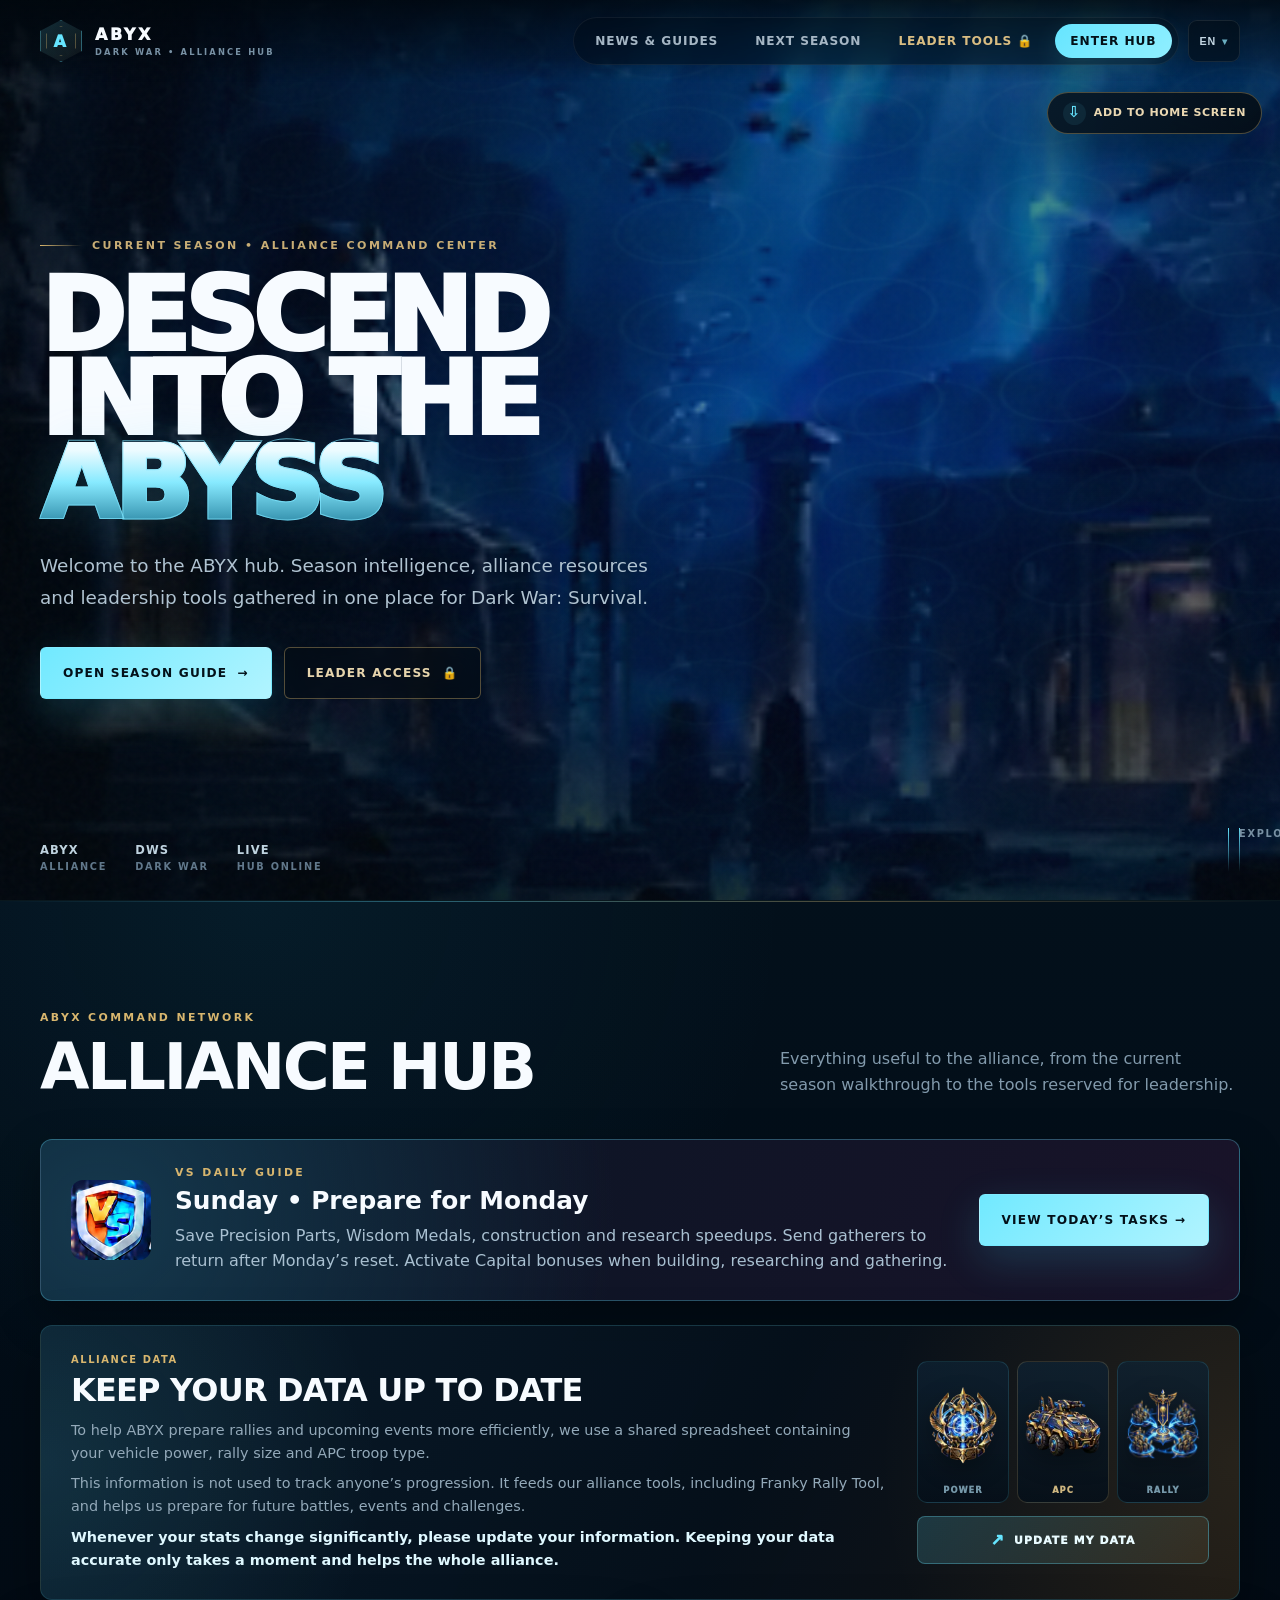
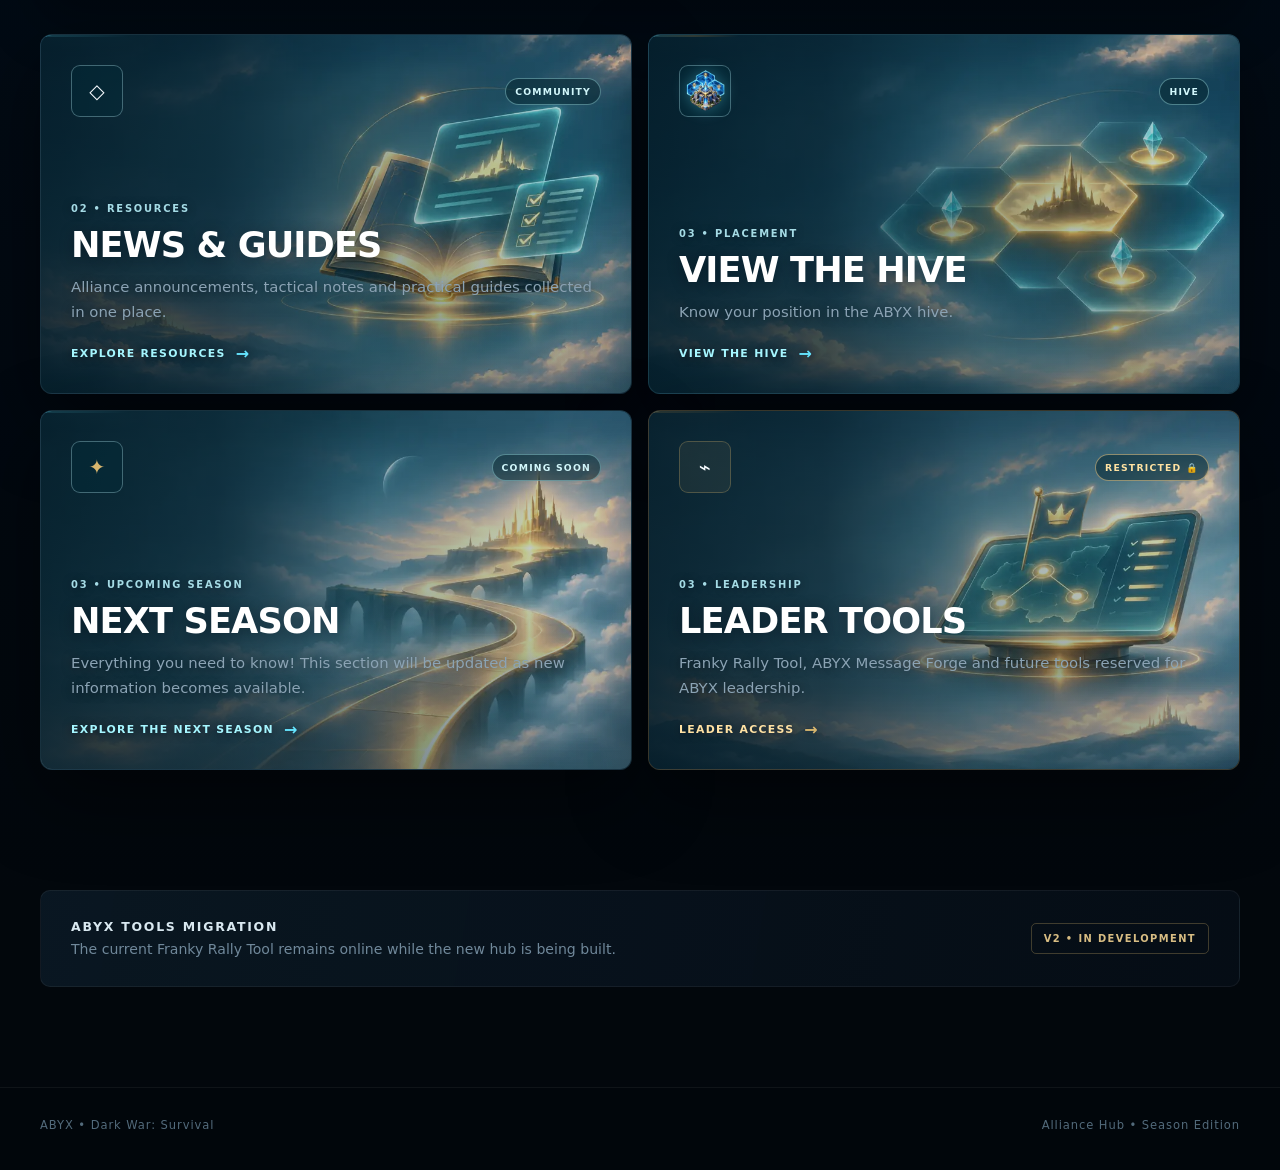
==== index.html @ f50a94f8 "ABYX HUB: integrate brighter simplified artwork into all four cards" ====
<!doctype html>
<html lang="en">
<head>
  <meta charset="utf-8">
  <meta name="viewport" content="width=device-width,initial-scale=1,viewport-fit=cover">
<meta http-equiv="Cache-Control" content="no-cache, no-store, must-revalidate">
<meta http-equiv="Pragma" content="no-cache">
<meta http-equiv="Expires" content="0">
  <meta name="description" content="ABYX Dark War: Survival alliance hub — season guides, resources and leader tools.">
  <meta name="theme-color" content="#020811">
<meta name="color-scheme" content="dark">
<meta name="apple-mobile-web-app-capable" content="yes">
<meta name="apple-mobile-web-app-status-bar-style" content="black-translucent">
<meta name="apple-mobile-web-app-title" content="ABYX">
<link rel="apple-touch-icon" href="https://abyx-dwd.github.io/abyx-icon-180.png?v=6">
<link rel="apple-touch-icon-precomposed" href="https://abyx-dwd.github.io/abyx-icon-180.png?v=6">
<link rel="icon" type="image/png" sizes="192x192" href="https://abyx-dwd.github.io/abyx-icon-192.png?v=3">
<link rel="manifest" href="./manifest.webmanifest?v=4">
<title>ABYX • Dark War: Survival</title>
  <style>
    :root{
      --bg:#020811;
      --panel:rgba(6,17,29,.72);
      --line:rgba(123,224,255,.17);
      --line-gold:rgba(220,184,104,.24);
      --text:#f7fbff;
      --cyan:#66e5ff;
      --gold:#d8b66e;
      --shadow:0 28px 80px rgba(0,0,0,.48);
      --max:1200px;
    }
    *{box-sizing:border-box}
    html{scroll-behavior:smooth}
    body{
      margin:0;min-height:100vh;color:var(--text);overflow-x:hidden;
      background:radial-gradient(circle at 50% -12%,rgba(32,143,193,.12),transparent 34%),linear-gradient(180deg,#020912 0%,#02070d 100%);
      font-family:Inter,ui-sans-serif,system-ui,-apple-system,BlinkMacSystemFont,"Segoe UI",sans-serif;
    }
    a{color:inherit;text-decoration:none}
    .shell{width:min(var(--max),calc(100% - 36px));margin:auto}

    .topbar{position:fixed;inset:0 0 auto;z-index:50}
    .topbar:before{content:"";position:absolute;inset:0;background:linear-gradient(180deg,rgba(1,7,13,.84),rgba(1,7,13,.32) 70%,transparent);pointer-events:none}
    .nav{min-height:82px;display:flex;align-items:center;justify-content:space-between;gap:22px;position:relative;z-index:1}
    .brand{display:flex;align-items:center;gap:13px;font-weight:950;letter-spacing:.16em;text-transform:uppercase;white-space:nowrap}
    .brand-mark{
      position:relative;width:42px;height:42px;display:grid;place-items:center;
      border:1px solid rgba(102,229,255,.32);
      background:linear-gradient(145deg,rgba(102,229,255,.16),rgba(216,182,110,.06));
      clip-path:polygon(50% 0,100% 26%,100% 74%,50% 100%,0 74%,0 26%);
      box-shadow:0 0 28px rgba(45,193,231,.18);color:var(--cyan)
    }
    .brand-mark:after{content:"";position:absolute;inset:5px;border:1px solid rgba(216,182,110,.35);clip-path:inherit}
    .brand small{display:block;color:#7891a4;font-size:.52rem;letter-spacing:.26em;margin-top:3px;font-weight:700}
    .nav-links{
      display:flex;align-items:center;gap:7px;padding:6px;
      border:1px solid rgba(255,255,255,.06);border-radius:999px;
      background:rgba(2,10,17,.38);backdrop-filter:blur(14px)
    }
    .nav-links a{padding:10px 15px;border-radius:999px;color:#a5b6c4;font-size:.76rem;font-weight:850;letter-spacing:.075em;text-transform:uppercase;transition:.2s ease}
    .nav-links a:hover{color:#fff;background:rgba(102,229,255,.08)}
    .leader-nav{color:#d9bd82!important}
    .nav-cta{padding:11px 16px;border-radius:8px;color:#031018!important;background:linear-gradient(135deg,var(--cyan),#90efff);box-shadow:0 8px 28px rgba(102,229,255,.14)}
    .nav-actions{display:flex;align-items:center;gap:9px}
    .lang-picker{position:relative}
    .lang-current{
      min-width:52px;height:42px;padding:0 11px;display:flex;align-items:center;justify-content:center;gap:6px;
      border:1px solid rgba(255,255,255,.09);border-radius:9px;background:rgba(2,10,17,.5);
      color:#c4d7e3;backdrop-filter:blur(14px);cursor:pointer;font-size:.67rem;font-weight:900;letter-spacing:.08em;
      transition:.2s ease
    }
    .lang-current:hover,.lang-picker.open .lang-current{border-color:rgba(102,229,255,.32);color:#fff;background:rgba(102,229,255,.07)}
    .lang-current:after{content:"▾";font-size:.62rem;color:#6aaec1;transition:.2s ease}
    .lang-picker.open .lang-current:after{transform:rotate(180deg)}
    .lang-menu{
      position:absolute;top:calc(100% + 9px);right:0;min-width:190px;padding:7px;
      border:1px solid rgba(102,229,255,.14);border-radius:11px;
      background:rgba(3,12,21,.96);backdrop-filter:blur(18px);box-shadow:0 24px 60px rgba(0,0,0,.5);
      opacity:0;visibility:hidden;transform:translateY(-6px);transition:.18s ease
    }
    .lang-picker.open .lang-menu{opacity:1;visibility:visible;transform:translateY(0)}
    .lang-option{
      width:100%;height:37px;padding:0 11px;display:flex;align-items:center;justify-content:space-between;
      border:0;border-radius:7px;background:transparent;color:#93a9b8;cursor:pointer;text-align:left;
      font-size:.72rem;font-weight:800;letter-spacing:.035em
    }
    .lang-option:hover{color:#fff;background:rgba(102,229,255,.07)}
    .lang-option.active{color:#07131c;background:linear-gradient(135deg,#70e9ff,#aef3ff)}
    .lang-code{font-size:.6rem;letter-spacing:.1em;opacity:.7}


    .hero{
      position:relative;min-height:100svh;display:grid;align-items:center;
      isolation:isolate;overflow:hidden;background:#020812
    }
    .hero-scene{position:absolute;inset:-5%;z-index:-8;overflow:hidden;background:#03101c}
    .hero-image{
      position:absolute;inset:-3%;
      background-image:url("./assets/abyx-hero-egypt.webp");
      background-size:cover;background-position:center 48%;
      filter:saturate(1.13) contrast(1.06) brightness(.82);
      transform:scale(1.12);animation:sceneDrift 24s ease-in-out infinite alternate;
      will-change:transform
    }
    .hero-vignette{
      position:absolute;inset:0;z-index:2;
      background:
        linear-gradient(90deg,rgba(1,7,12,.9) 0%,rgba(1,7,12,.52) 33%,rgba(1,7,12,.12) 62%,rgba(1,7,12,.35) 100%),
        linear-gradient(180deg,rgba(1,7,12,.32) 0%,rgba(1,7,12,.05) 45%,rgba(1,7,12,.76) 95%)
    }
    .water-glow{
      position:absolute;inset:-15% -8% 20%;z-index:1;opacity:.48;
      background:conic-gradient(from 252deg at 54% -8%,transparent 0 12deg,rgba(97,224,255,.2) 18deg,transparent 27deg 45deg,rgba(97,224,255,.11) 51deg,transparent 61deg 360deg);
      filter:blur(12px);transform-origin:50% -10%;
      animation:raySway 17s ease-in-out infinite alternate
    }
    .caustics{
      position:absolute;inset:-25%;z-index:1;opacity:.11;mix-blend-mode:screen;
      background:
        radial-gradient(ellipse at center,transparent 0 45%,rgba(126,237,255,.48) 48%,transparent 52%) 0 0/170px 84px,
        radial-gradient(ellipse at center,transparent 0 44%,rgba(126,237,255,.26) 47%,transparent 52%) 80px 38px/190px 92px;
      transform:rotate(-4deg) scale(1.1);animation:causticMove 20s linear infinite
    }
    .hero-noise{
      position:absolute;inset:0;z-index:4;pointer-events:none;opacity:.07;
      background-image:url("data:image/svg+xml,%3Csvg viewBox='0 0 180 180' xmlns='http://www.w3.org/2000/svg'%3E%3Cfilter id='n'%3E%3CfeTurbulence type='fractalNoise' baseFrequency='.85' numOctaves='2' stitchTiles='stitch'/%3E%3C/filter%3E%3Crect width='100%25' height='100%25' filter='url(%23n)' opacity='.45'/%3E%3C/svg%3E")
    }
    .particles{position:absolute;inset:0;z-index:3;overflow:hidden;pointer-events:none}
    .particle{
      position:absolute;bottom:-20px;width:3px;height:3px;border-radius:50%;
      background:rgba(160,238,255,.72);box-shadow:0 0 9px rgba(102,229,255,.55);
      animation:particleRise linear infinite;opacity:0
    }

    .hero-content{padding:140px 0 110px;position:relative;z-index:5}
    .hero-copy{max-width:760px}
    .season-tag{
      display:inline-flex;align-items:center;gap:10px;margin-bottom:22px;
      color:#c8ad75;font-size:.69rem;font-weight:900;letter-spacing:.22em;text-transform:uppercase
    }
    .season-tag:before{content:"";width:42px;height:1px;background:linear-gradient(90deg,var(--gold),transparent)}
    .hero h1{
      margin:0;max-width:800px;font-size:clamp(3.65rem,8vw,7.6rem);
      line-height:.82;letter-spacing:-.055em;text-transform:uppercase;font-weight:950;text-wrap:balance
    }
    .hero h1 .abyss{
      display:block;color:transparent;-webkit-text-stroke:1px rgba(126,229,255,.7);
      background:linear-gradient(180deg,#ecfbff 10%,#87eaff 48%,#237e9c 105%);
      -webkit-background-clip:text;background-clip:text;
      filter:drop-shadow(0 0 24px rgba(69,207,241,.16))
    }
    .hero-sub{max-width:620px;margin:24px 0 0;color:#b0c3d1;font-size:clamp(1rem,2vw,1.15rem);line-height:1.75;text-shadow:0 2px 15px rgba(0,0,0,.6)}
    .hero-actions{display:flex;flex-wrap:wrap;gap:12px;margin-top:32px}
    .btn{
      min-height:52px;padding:0 22px;display:inline-flex;align-items:center;justify-content:center;gap:10px;
      border:1px solid transparent;border-radius:6px;font-size:.76rem;font-weight:900;letter-spacing:.095em;text-transform:uppercase;transition:.23s ease
    }
    .btn-primary{color:#031019;background:linear-gradient(135deg,#71e9ff,#b1f4ff);box-shadow:0 14px 42px rgba(63,208,242,.18)}
    .btn-primary:hover{transform:translateY(-2px);box-shadow:0 18px 50px rgba(63,208,242,.28)}
    .btn-secondary{color:#e6d4ac;border-color:rgba(216,182,110,.38);background:rgba(4,12,20,.52);backdrop-filter:blur(12px)}
    .btn-secondary:hover{border-color:rgba(216,182,110,.72);background:rgba(216,182,110,.08);transform:translateY(-2px)}

    .hero-meta{
      position:absolute;left:50%;bottom:28px;z-index:6;width:min(var(--max),calc(100% - 36px));
      transform:translateX(-50%);display:flex;align-items:end;justify-content:space-between;gap:22px
    }
    .meta-line{display:flex;gap:28px;color:#61788b;font-size:.61rem;font-weight:850;letter-spacing:.18em;text-transform:uppercase}
    .meta-line strong{display:block;color:#bfd3df;font-size:.72rem;margin-bottom:4px;letter-spacing:.1em}
    .scroll-cue{display:flex;align-items:center;gap:10px;color:#7890a3;font-size:.61rem;letter-spacing:.18em;font-weight:850;text-transform:uppercase}
    .scroll-cue span{width:1px;height:44px;display:block;background:linear-gradient(180deg,var(--cyan),transparent);animation:scrollPulse 2s ease-in-out infinite}

    .hub{
      position:relative;z-index:10;padding:110px 0 120px;
      background:radial-gradient(circle at 20% 0%,rgba(30,142,178,.09),transparent 28%),linear-gradient(180deg,#03101b 0%,#020912 60%,#02070c 100%);
      border-top:1px solid rgba(102,229,255,.07)
    }
    .hub:before{content:"";position:absolute;top:0;left:0;right:0;height:1px;background:linear-gradient(90deg,transparent,var(--cyan),var(--gold),transparent);opacity:.35}
    .section-eyebrow{color:var(--gold);font-size:.68rem;font-weight:900;letter-spacing:.22em;text-transform:uppercase;margin-bottom:12px}
    .section-head{display:flex;align-items:end;justify-content:space-between;gap:28px;margin-bottom:40px}
    .section-head h2{margin:0;font-size:clamp(2.1rem,5vw,4.2rem);line-height:.98;letter-spacing:-.04em;text-transform:uppercase}
    .section-head p{max-width:460px;margin:0;color:#829aac;line-height:1.65}

    .data-update-panel{
      position:relative;display:grid;grid-template-columns:minmax(0,1fr) 292px;align-items:center;gap:30px;
      margin:0 0 34px;padding:28px 30px;overflow:hidden;
      border:1px solid rgba(102,229,255,.18);border-radius:12px;
      background:linear-gradient(115deg,rgba(9,29,44,.94),rgba(5,16,27,.96) 58%,rgba(25,22,18,.92));
      box-shadow:0 20px 55px rgba(0,0,0,.32)
    }
    .data-update-panel:before{
      content:"";position:absolute;inset:0;pointer-events:none;
      background:radial-gradient(circle at 0 50%,rgba(102,229,255,.11),transparent 28%),radial-gradient(circle at 100% 50%,rgba(216,182,110,.09),transparent 30%)
    }
    .data-update-copy{position:relative;z-index:1;min-width:0}
    .data-update-eyebrow{color:var(--gold);font-size:.62rem;font-weight:900;letter-spacing:.16em;text-transform:uppercase;margin-bottom:6px}
    .data-update-copy h3{margin:0 0 10px;font-size:clamp(1.35rem,2.6vw,2rem);letter-spacing:-.025em;text-transform:uppercase}
    .data-update-copy p{margin:0 0 8px;color:#93a9b9;line-height:1.58;font-size:.9rem}
    .data-update-copy p:last-child{margin-bottom:0}
    .data-update-copy strong{color:#dff8ff}
    .data-update-side{position:relative;z-index:1;display:grid;gap:13px;align-self:stretch;align-content:center}
    .data-update-visuals{display:grid;grid-template-columns:repeat(3,minmax(0,1fr));gap:8px}
    .data-update-visual{
      min-width:0;padding:8px 6px 7px;border:1px solid rgba(102,229,255,.14);border-radius:10px;
      background:linear-gradient(180deg,rgba(14,34,51,.78),rgba(5,15,25,.88));
      text-align:center;overflow:hidden
    }
    .data-update-visual:nth-child(2){border-color:rgba(216,182,110,.20)}
    .data-update-visual img,.data-update-visual svg{
      display:block;width:100%;max-width:82px;aspect-ratio:1/1;object-fit:contain;margin:0 auto 3px;
      filter:drop-shadow(0 7px 12px rgba(0,0,0,.36))
    }
    .data-update-visual span{
      display:block;color:#7799aa;font-size:.52rem;font-weight:950;letter-spacing:.12em;text-transform:uppercase
    }
    .data-update-visual:nth-child(2) span{color:#cdb57f}
    .data-update-action{
      position:relative;z-index:1;display:inline-flex;align-items:center;justify-content:center;gap:9px;width:100%;
      min-height:48px;padding:0 18px;border:1px solid rgba(102,229,255,.30);border-radius:8px;
      background:linear-gradient(135deg,rgba(102,229,255,.18),rgba(216,182,110,.10));
      color:#e9fbff;font-size:.68rem;font-weight:950;letter-spacing:.10em;text-transform:uppercase;white-space:nowrap;
      transition:.22s ease
    }
    .data-update-action:hover{transform:translateY(-2px);border-color:rgba(102,229,255,.58);box-shadow:0 12px 30px rgba(0,0,0,.30)}
    .data-update-action>span:first-child{color:var(--cyan);font-size:1rem}
    @media(max-width:900px){
      .data-update-panel{grid-template-columns:1fr;gap:20px;padding:24px}
      .data-update-side{width:100%}
      .data-update-visuals{max-width:390px}
      .data-update-visual img,.data-update-visual svg{max-width:76px}
    }
    @media(max-width:520px){
      .data-update-panel{padding:21px 18px}
      .data-update-visuals{max-width:none;gap:6px}
      .data-update-visual{padding:6px 4px}
      .data-update-visual img,.data-update-visual svg{max-width:68px}
      .data-update-action{white-space:normal;text-align:center}
    }

    .next-season-card{border-color:rgba(216,182,110,.25);background:linear-gradient(150deg,rgba(32,33,44,.85),rgba(6,16,29,.95))}
    .next-season-card .card-icon{color:var(--gold)}

    /* ABYX HUB V3 — airy fantasy artwork, optimized responsive card backgrounds. */
    .hub-card{isolation:isolate}
    .hub-card-art{
      position:absolute;inset:0;z-index:0;pointer-events:none;
      background-position:center 46%;background-repeat:no-repeat;background-size:cover;
      opacity:.96;
      transform:scale(1.012);
      transform-origin:76% 50%;
      transition:transform .6s cubic-bezier(.2,.7,.2,1), filter .4s ease;
      filter:saturate(.88) contrast(1.03);
    }
    .hub-card:hover .hub-card-art{transform:scale(1.065);filter:saturate(.99) contrast(1.04)}
    .card-news .hub-card-art{background-image:url("./assets/hub/news-guides-v3.webp")}
    .card-hive .hub-card-art{background-image:url("./assets/hub/view-the-hive-v3.webp")}
    .card-next .hub-card-art{background-image:url("./assets/hub/next-season-v3.webp")}
    .card-leader .hub-card-art{background-image:url("./assets/hub/leader-tools-v3.webp")}
    .hub-card .card-top,.hub-card .card-body{z-index:2}
    .hub-card .card-index{color:#a5dbe5;text-shadow:0 1px 10px rgba(1,14,24,.45)}
    .hub-card h3{color:#fff;text-shadow:0 2px 14px rgba(0,11,22,.42)}
    .hub-card p{color:#e7f3f5;text-shadow:0 1px 10px rgba(0,9,18,.5);max-width:515px}
    .hub-card .card-link{color:#a6f6ff;text-shadow:0 1px 9px rgba(0,9,18,.65)}
    .hub-card.gold .card-link{color:#ffe1a3}
    .hub-card .status{background:rgba(5,36,46,.53);color:#d3f8fc;border-color:rgba(165,234,238,.42)}
    .hub-card.gold .status{color:#ffe2a2;border-color:rgba(255,218,143,.5)}
    .hub-card .card-icon{background:rgba(4,43,55,.46);border-color:rgba(177,230,237,.35)}
    @media(max-width:700px){
      .hub-card-art{background-position:60% center;opacity:.91}
    }
    @media(prefers-reduced-motion:reduce){
      .hub-card-art{transition:none}
      .hub-card:hover .hub-card-art{transform:none}
    }
    .hub-grid{display:grid;grid-template-columns:repeat(2,minmax(0,1fr));gap:16px}
    .hub-card{
      position:relative;min-height:360px;display:flex;flex-direction:column;overflow:hidden;padding:30px;
      border:1px solid var(--line);border-radius:12px;
      background:linear-gradient(180deg,rgba(12,28,43,.78),rgba(4,14,24,.92));
      box-shadow:var(--shadow);transition:.3s cubic-bezier(.2,.7,.2,1)
    }
    .hub-card:before{
      content:"";position:absolute;inset:0;z-index:1;pointer-events:none;
      background:linear-gradient(90deg,rgba(2,24,35,.82) 0%,rgba(3,27,39,.70) 30%,rgba(8,43,55,.36) 57%,rgba(2,26,37,.12) 100%),
                 linear-gradient(0deg,rgba(1,17,27,.24) 0%,transparent 50%);
      opacity:1;transition:background .3s ease
    }
    .hub-card:after{
      content:"";position:absolute;left:0;top:0;width:90px;height:2px;
      background:linear-gradient(90deg,var(--cyan),transparent);box-shadow:0 0 16px rgba(102,229,255,.5)
    }
    .hub-card:hover{transform:translateY(-7px);border-color:rgba(102,229,255,.34);box-shadow:0 34px 90px rgba(0,0,0,.55),0 0 0 1px rgba(102,229,255,.04) inset}
    .hub-card:hover:before{opacity:.92}
    .hive-card{border-color:rgba(102,229,255,.22)}
    .hive-card::after{background:linear-gradient(90deg,#66e5ff,#d8b66e,transparent);box-shadow:0 0 18px rgba(102,229,255,.42)}
    .hive-card .card-icon{color:#d8b66e}
    .hub-card.gold{border-color:var(--line-gold)}
    .hub-card.gold:after{background:linear-gradient(90deg,var(--gold),transparent);box-shadow:0 0 16px rgba(216,182,110,.45)}
    .card-top{position:relative;z-index:1;display:flex;align-items:center;justify-content:space-between;gap:12px}
    .card-icon{width:52px;height:52px;display:grid;place-items:center;border:1px solid rgba(102,229,255,.2);background:rgba(102,229,255,.06);border-radius:9px;font-size:1.25rem}
    .gold .card-icon{border-color:rgba(216,182,110,.28);background:rgba(216,182,110,.07)}
    .status{padding:7px 9px;border:1px solid rgba(102,229,255,.16);border-radius:999px;color:#7fdff4;font-size:.58rem;font-weight:900;letter-spacing:.13em;text-transform:uppercase}
    .gold .status{color:#ddc692;border-color:rgba(216,182,110,.25)}
    .card-body{position:relative;z-index:1;margin-top:auto}
    .card-index{color:#3e6374;font-size:.62rem;font-weight:900;letter-spacing:.18em;text-transform:uppercase}
    .hub-card h3{margin:10px 0 10px;font-size:clamp(1.5rem,2.8vw,2.2rem);letter-spacing:-.025em;text-transform:uppercase}
    .hub-card p{margin:0;max-width:540px;color:#8ba3b4;line-height:1.65;font-size:.93rem}
    .card-link{display:flex;align-items:center;gap:10px;margin-top:20px;color:#d8f7ff;font-size:.68rem;font-weight:900;letter-spacing:.12em;text-transform:uppercase}
    .card-link:after{content:"→";font-size:1rem;color:var(--cyan);transition:.2s ease}
    .hub-card:hover .card-link:after{transform:translateX(5px)}
    .gold .card-link{color:#ead8b3}.gold .card-link:after{color:var(--gold)}

    .hive-modal{
      position:fixed;inset:0;z-index:6000;display:none;align-items:center;justify-content:center;
      padding:22px;background:rgba(0,5,10,.90);backdrop-filter:blur(12px)
    }
    .hive-modal.open{display:flex}
    .hive-modal-dialog{
      position:relative;width:min(96vw,1500px);height:min(92vh,980px);padding:14px;
      display:grid;grid-template-rows:auto minmax(0,1fr);
      border:1px solid rgba(102,229,255,.24);border-radius:14px;
      background:linear-gradient(180deg,rgba(6,19,31,.98),rgba(2,9,16,.99));
      box-shadow:0 35px 120px rgba(0,0,0,.72);overflow:hidden
    }
    .hive-modal-head{display:flex;align-items:center;justify-content:space-between;gap:15px;padding:3px 3px 12px}
    .hive-modal-title{color:#dceff8;font-size:.72rem;font-weight:950;letter-spacing:.15em;text-transform:uppercase}
    .hive-modal-actions{display:flex;align-items:center;gap:7px;margin-left:auto}
    .hive-modal-tool,.hive-modal-close{
      width:40px;height:40px;display:grid;place-items:center;border:1px solid rgba(255,255,255,.12);border-radius:9px;
      background:rgba(255,255,255,.045);color:#e9f8ff;font-size:1.15rem;font-weight:900;cursor:pointer
    }
    .hive-modal-tool:hover,.hive-modal-close:hover{border-color:rgba(102,229,255,.4);background:rgba(102,229,255,.08)}
    .hive-modal-viewport{
      position:relative;min-width:0;min-height:0;overflow:hidden;border:1px solid rgba(216,182,110,.18);
      border-radius:8px;background:#020b12;cursor:grab;touch-action:none
    }
    .hive-modal-viewport.dragging{cursor:grabbing}
    .hive-modal-image{
      position:absolute;left:0;top:0;display:block;max-width:none;max-height:none;width:auto;height:auto;
      transform-origin:0 0;will-change:transform;user-select:none;-webkit-user-drag:none;pointer-events:none
    }
    .hive-zoom-label{
      min-width:58px;text-align:center;color:#8fb0bf;font-size:.62rem;font-weight:900;letter-spacing:.06em
    }
    .hive-modal-hint{
      position:absolute;left:12px;bottom:10px;z-index:2;padding:6px 8px;border-radius:6px;
      background:rgba(0,7,12,.72);color:#698696;font-size:.58rem;letter-spacing:.06em;pointer-events:none
    }
    body.hive-modal-open{overflow:hidden}
    @media(max-width:640px){
      .hive-modal{padding:8px}
      .hive-modal-dialog{width:100%;height:96vh;padding:9px;border-radius:10px}
      .hive-modal-head{padding-bottom:8px}
      .hive-modal-tool,.hive-modal-close{width:36px;height:36px}
      .hive-zoom-label{display:none}
      .hive-modal-hint{font-size:.52rem}
    }

    .coming{padding:0 0 100px;background:#02070c}
    .coming-panel{
      display:grid;grid-template-columns:1fr auto;align-items:center;gap:28px;padding:28px 30px;
      border:1px solid rgba(255,255,255,.055);border-radius:10px;
      background:linear-gradient(100deg,rgba(14,31,45,.66),rgba(6,14,23,.82))
    }
    .coming-panel strong{display:block;margin-bottom:5px;font-size:.78rem;letter-spacing:.14em;text-transform:uppercase;color:#d9e8f0}
    .coming-panel span{color:#70889a;font-size:.88rem}
    .coming-badge{color:#d8bd83;border:1px solid rgba(216,182,110,.28);padding:9px 12px;border-radius:5px;font-size:.62rem;font-weight:900;letter-spacing:.14em;text-transform:uppercase}

    footer{border-top:1px solid rgba(255,255,255,.055);background:#01060b;color:#526a7b;padding:30px 0 38px;font-size:.72rem;letter-spacing:.08em}
    .foot{display:flex;justify-content:space-between;gap:20px;align-items:center}

    @keyframes sceneDrift{
      0%{transform:scale(1.12) translate3d(-.6%,0,0)}
      50%{transform:scale(1.16) translate3d(.7%,-.45%,0)}
      100%{transform:scale(1.13) translate3d(-.2%,.35%,0)}
    }
    @keyframes raySway{
      0%{transform:rotate(-3deg) scaleX(.96);opacity:.35}
      50%{transform:rotate(2deg) scaleX(1.04);opacity:.52}
      100%{transform:rotate(-1deg) scaleX(.98);opacity:.4}
    }
    @keyframes causticMove{from{background-position:0 0,80px 38px}to{background-position:250px 110px,330px 148px}}
    @keyframes particleRise{
      0%{transform:translate3d(0,0,0) scale(.75);opacity:0}
      15%{opacity:.55}
      80%{opacity:.35}
      100%{transform:translate3d(var(--drift),-112vh,0) scale(1.25);opacity:0}
    }
    @keyframes scrollPulse{
      0%,100%{opacity:.3;transform:scaleY(.72);transform-origin:top}
      50%{opacity:1;transform:scaleY(1);transform-origin:top}
    }

    @media(max-width:920px){
      .nav-links a:not(.nav-cta){display:none}
      .nav-links{border:0;background:transparent;padding:0}
      .hub-grid{grid-template-columns:1fr 1fr}
      .hub-card:first-child{grid-column:auto}
      .section-head{align-items:start;flex-direction:column}
    }
    @media(max-width:640px){
      .shell{width:min(100% - 26px,var(--max))}
      .nav{min-height:70px}
      .brand{font-size:.88rem}
      .brand-mark{width:37px;height:37px}
      .nav-cta{padding:10px 12px!important;font-size:.62rem!important}
      .nav-actions{gap:6px}
      .lang-current{min-width:46px;height:38px;padding:0 9px}
      .lang-menu{position:fixed;top:66px;right:13px;left:13px;min-width:0}

      .hero-content{padding:116px 0 116px}
      .hero h1{font-size:clamp(3.25rem,17vw,5.2rem)}
      .hero-sub{font-size:.98rem}
      .btn{width:100%}
      .hero-meta{bottom:18px}
      .meta-line{gap:15px}
      .meta-line > div:nth-child(2){display:none}
      .scroll-cue{display:none}
      .hub{padding:80px 0}
      .hub-grid{grid-template-columns:1fr}
      .hub-card:first-child{grid-column:auto}
      .hub-card{min-height:310px;padding:24px}
      .coming-panel{grid-template-columns:1fr}
      .coming-badge{width:max-content}
      .foot{align-items:flex-start;flex-direction:column}
    }
    @media(prefers-reduced-motion:reduce){
      html{scroll-behavior:auto}
      .hero-image,.water-glow,.caustics,.particle,.scroll-cue span{animation:none!important}
      .hub-card,.btn{transition:none}
    }
  </style>
  <link rel="stylesheet" href="/install.css?v=2">
  <script src="/install.js?v=2" defer></script>
<link rel="stylesheet" href="./alliance-duel/home-card.css">
<script src="./alliance-duel/locales.js" defer></script>
<script src="./alliance-duel/days.js" defer></script>
<script src="./alliance-duel/home-card.js" defer></script>
</head>
<body>
  <header class="topbar">
    <div class="shell nav">
      <a href="#top" class="brand" aria-label="ABYX home">
        <span class="brand-mark">A</span>
        <span>ABYX<small data-i18n="brandSub">Dark War • Alliance Hub</small></span>
      </a>
      <div class="nav-actions">
        <nav class="nav-links" aria-label="Main navigation">
          <a href="./news-guides/" data-i18n="navNews">News & Guides</a>
          <a href="./next-season/" data-i18n="navNextSeason">Next Season</a>
          <a class="leader-nav" href="./leader-tools/" data-i18n="navLeader">Leader Tools 🔒</a>
          <a class="nav-cta" href="#hub" data-i18n="navEnter">Enter Hub</a>
        </nav>
                <div class="lang-picker" id="langPicker">
          <button class="lang-current" id="langCurrent" type="button" aria-haspopup="true" aria-expanded="false">EN</button>
          <div class="lang-menu" id="langMenu" role="menu" aria-label="Language">
            <button class="lang-option" type="button" data-lang="en"><span>English</span><span class="lang-code">EN</span></button>
            <button class="lang-option" type="button" data-lang="fr"><span>Français</span><span class="lang-code">FR</span></button>
            <button class="lang-option" type="button" data-lang="it"><span>Italiano</span><span class="lang-code">IT</span></button>
            <button class="lang-option" type="button" data-lang="de"><span>Deutsch</span><span class="lang-code">DE</span></button>
            <button class="lang-option" type="button" data-lang="pl"><span>Polski</span><span class="lang-code">PL</span></button>
            <button class="lang-option" type="button" data-lang="ru"><span>Русский</span><span class="lang-code">RU</span></button>
            <button class="lang-option" type="button" data-lang="uk"><span>Українська</span><span class="lang-code">UA</span></button>
          </div>
        </div>
      </div>
    </div>
  </header>

  <main id="top">
    <section class="hero">
      <div class="hero-scene" aria-hidden="true">
        <div class="hero-image"></div>
        <div class="water-glow"></div>
        <div class="caustics"></div>
        <div class="particles" id="particles"></div>
        <div class="hero-vignette"></div>
        <div class="hero-noise"></div>
      </div>

      <div class="shell hero-content">
        <div class="hero-copy">
          <div class="season-tag" data-i18n="seasonTag">ABYX • Alliance Command Center</div>
          <h1><span data-i18n="heroLead">Descend into the</span> <span class="abyss" data-i18n="heroAbyss">Abyss</span></h1>
          <p class="hero-sub" data-i18n="heroSub">Welcome to the ABYX hub. Season intelligence, alliance resources and leadership tools gathered in one place for Dark War: Survival.</p>
          <div class="hero-actions">
            <a class="btn btn-primary" href="./news-guides/"><span data-i18n="openSeason">Explore News & Guides</span> <span>→</span></a>
            <a class="btn btn-secondary" href="./leader-tools/"><span data-i18n="leaderAccess">Leader Access</span> <span>🔒</span></a>
          </div>
        </div>
      </div>

      <div class="hero-meta">
        <div class="meta-line">
          <div><strong>ABYX</strong><span data-i18n="metaAlliance">Alliance</span></div>
          <div><strong>DWS</strong>Dark War</div>
          <div><strong>LIVE</strong><span data-i18n="metaOnline">Hub Online</span></div>
        </div>
        <div class="scroll-cue"><span></span><span data-i18n="explore">Explore</span></div>
      </div>
    </section>

    <section class="hub" id="hub">
      <div class="shell">
        <div class="section-head">
          <div>
            <div class="section-eyebrow" data-i18n="commandNetwork">ABYX Command Network</div>
            <h2 data-i18n="hubTitle">Alliance Hub</h2>
          </div>
          <p data-i18n="hubIntro">Alliance news, guides, hive placement, the next season and leadership tools.</p>
        </div>


        <a class="vs-daily" href="./alliance-duel/" aria-label="VS Daily Guide — view today’s tasks">
          <img src="./alliance-duel/assets/vs.webp" width="80" height="80" alt="VS" loading="lazy">
          <div><div class="section-eyebrow">VS DAILY GUIDE</div><h3 id="vs-today">Alliance Duel</h3><p id="vs-summary">Today’s tasks, tomorrow’s preparation. Win together.</p></div>
          <span class="btn btn-primary">View today’s tasks →</span>
        </a>

        <div class="data-update-panel" id="data-update">
          <div class="data-update-copy">
            <div class="data-update-eyebrow" data-i18n="dataUpdateEyebrow">Alliance data</div>
            <h3 data-i18n="dataUpdateTitle">Keep your data up to date</h3>
            <p data-i18n="dataUpdateP1">To help ABYX prepare rallies and upcoming events more efficiently, we use a shared spreadsheet containing your vehicle power, rally size and APC troop type.</p>
            <p data-i18n="dataUpdateP2">This information is not used to track anyone’s progression. It feeds our alliance tools, including Franky Rally Tool, and helps us prepare for future battles, events and challenges.</p>
            <p><strong data-i18n="dataUpdateP3">Whenever your stats change significantly, please update your information. Keeping your data accurate only takes a moment and helps the whole alliance.</strong></p>
          </div>
          <div class="data-update-side">
            <div class="data-update-visuals" aria-label="Vehicle power, APC and rally size">
              <div class="data-update-visual">
                <img src="./assets/data-power.webp?v=20260928-2" width="112" height="112" alt="" loading="lazy">
                <span data-i18n="dataUpdatePower">Power</span>
              </div>
              <div class="data-update-visual">
                <img src="./assets/data-apc.webp?v=20260928-2" width="112" height="112" alt="" loading="lazy">
                <span>APC</span>
              </div>
              <div class="data-update-visual">
                <img id="dataRallyImage" width="112" height="112" alt="Rally" loading="eager" decoding="async">
                <span data-i18n="dataUpdateRally">Rally</span>
              </div>
            </div>
            <a class="data-update-action" href="https://docs.google.com/spreadsheets/d/1_ci0bnYNIXa_weidXqOARD4MdHXkSFNvtVHsZ98Y5KU/edit?usp=sharing#gid=1705274318" target="_blank" rel="noopener">
              <span>↗</span><span data-i18n="dataUpdateButton">Update my data</span>
            </a>
          </div>
        </div>

        <div class="hub-grid">
          <a class="hub-card card-news" id="news-guides" href="./news-guides/">
            <div class="hub-card-art" aria-hidden="true"></div>
            <div class="card-top">
              <div class="card-icon">◇</div>
              <span class="status" data-i18n="statusCommunity">Community</span>
            </div>
            <div class="card-body">
              <div class="card-index" data-i18n="resourcesIndex">01 • Resources</div>
              <h3 data-i18n="newsGuides">News & Guides</h3>
              <p data-i18n="newsDesc">Alliance announcements, tactical notes and practical guides collected in one place.</p>
              <div class="card-link" data-i18n="exploreResources">Explore resources</div>
            </div>
          </a>

          <a class="hub-card hive-card card-hive" id="hive-card" href="#hive-preview" role="button" aria-haspopup="dialog">
            <div class="hub-card-art" aria-hidden="true"></div>
            <div class="card-top">
              <div class="card-icon hive-icon"><img src="[data-uri]" alt="" aria-hidden="true" style="width:46px;height:46px;object-fit:contain;display:block;filter:drop-shadow(0 0 8px rgba(102,229,255,.35))"></div>
              <span class="status" data-i18n="statusHive">Hive</span>
            </div>
            <div class="card-body">
              <div class="card-index" data-i18n="hiveIndex">02 • Placement</div>
              <h3 data-i18n="hiveTitle">View the Hive</h3>
              <p data-i18n="hiveDesc">Know your position in the ABYX hive.</p>
              <div class="card-link" data-i18n="hiveLink">Open the hive</div>
            </div>
          </a>

          <a class="hub-card next-season-card card-next" id="next-season" href="./next-season/">
            <div class="hub-card-art" aria-hidden="true"></div>
            <div class="card-top"><div class="card-icon">✦</div><span class="status" data-i18n="statusUpcoming">Coming Soon</span></div>
            <div class="card-body">
              <div class="card-index" data-i18n="nextIndex">03 • Upcoming season</div>
              <h3 data-i18n="nextSeason">NEXT SEASON</h3>
              <p data-i18n="nextDesc">Everything you need to know! This section will be updated as new information becomes available.</p>
              <div class="card-link" data-i18n="nextLink">Explore the next season</div>
            </div>
          </a>
          <a class="hub-card gold card-leader" id="leader-tools" href="./leader-tools/">
            <div class="hub-card-art" aria-hidden="true"></div>
            <div class="card-top">
              <div class="card-icon">⌁</div>
              <span class="status" data-i18n="statusRestricted">Restricted 🔒</span>
            </div>
            <div class="card-body">
              <div class="card-index" data-i18n="leadershipIndex">04 • Leadership</div>
              <h3 data-i18n="leaderTools">Leader Tools</h3>
              <p data-i18n="leaderDesc">Franky Rally Tool, ABYX Message Forge and future tools reserved for ABYX leadership.</p>
              <div class="card-link" data-i18n="leaderAccessCard">Leader access</div>
            </div>
          </a>
        </div>
      </div>
    </section>

    <section class="coming">
      <div class="shell">
        <div class="coming-panel">
          <div>
            <strong data-i18n="migrationTitle">ABYX tools migration</strong>
            <span data-i18n="migrationDesc">The current Franky Rally Tool remains online while the new hub is being built.</span>
          </div>
          <div class="coming-badge" data-i18n="devBadge">V2 • In development</div>
        </div>
      </div>
    </section>
  </main>


  <div class="hive-modal" id="hiveModal" aria-hidden="true">
    <div class="hive-modal-dialog" role="dialog" aria-modal="true" aria-labelledby="hiveModalTitle">
      <div class="hive-modal-head">
        <div class="hive-modal-title" id="hiveModalTitle" data-i18n="hiveModalTitle">ABYX Hive</div>
        <div class="hive-modal-actions">
          <button class="hive-modal-tool" id="hiveZoomOut" type="button" aria-label="Zoom out">−</button>
          <span class="hive-zoom-label" id="hiveZoomLabel">100%</span>
          <button class="hive-modal-tool" id="hiveZoomIn" type="button" aria-label="Zoom in">+</button>
          <button class="hive-modal-tool" id="hiveZoomReset" type="button" aria-label="Reset zoom">↺</button>
          <button class="hive-modal-close" id="hiveModalClose" type="button" aria-label="Close">×</button>
        </div>
      </div>
      <div class="hive-modal-viewport" id="hiveViewport">
        <img class="hive-modal-image" id="hiveImage" alt="ABYX Hive layout" decoding="async" draggable="false">
        <div class="hive-modal-hint">Pinch / scroll / + − to zoom • drag to move</div>
      </div>
    </div>
  </div>

  <footer>
    <div class="shell foot">
      <span>ABYX • Dark War: Survival</span>
      <span data-i18n="footerEdition">Alliance Hub • Season Edition</span>
    </div>
  </footer>


  <script>
    (function(){
      var translations={
        en:{statusHive:"Hive",hiveIndex:"03 • Placement",hiveTitle:"View the Hive",hiveDesc:"Know your position in the ABYX hive.",hiveLink:"Open the hive",leadershipIndex:"04 • Leadership",
          brandSub:"Dark War • Alliance Hub",navSeason:"Season Guide",navNews:"News & Guides",navLeader:"Leader Tools 🔒",navEnter:"Enter Hub",
          seasonTag:"Current Season • Alliance Command Center",heroLead:"Descend into the",heroAbyss:"Abyss",
          heroSub:"Welcome to the ABYX hub. Season intelligence, alliance resources and leadership tools gathered in one place for Dark War: Survival.",
          openSeason:"Open Season Guide",leaderAccess:"Leader Access",metaAlliance:"Alliance",metaOnline:"Hub Online",explore:"Explore",
          commandNetwork:"ABYX Command Network",hubTitle:"Alliance Hub",hubIntro:"Everything useful to the alliance, from the current season walkthrough to the tools reserved for leadership.",
          statusSeason:"Season",fieldIntel:"01 • Field Intelligence",seasonGuide:"Season Guide",seasonDesc:"Interactive objectives, priorities, event guidance and key information for every ABYX member.",openGuide:"Open the guide",
          statusCommunity:"Community",resourcesIndex:"02 • Resources",newsGuides:"News & Guides",newsDesc:"Alliance announcements, tactical notes and practical guides collected in one place.",exploreResources:"Explore resources",
          statusRestricted:"Restricted 🔒",leadershipIndex:"03 • Leadership",leaderTools:"Leader Tools",leaderDesc:"Franky Rally Tool, ABYX Message Forge and future tools reserved for ABYX leadership.",leaderAccessCard:"Leader access",
          migrationTitle:"ABYX tools migration",migrationDesc:"The current Franky Rally Tool remains online while the new hub is being built.",devBadge:"V2 • In development",footerEdition:"Alliance Hub • Season Edition"
        },
        fr:{statusHive:"Ruche",hiveIndex:"03 • Placement",hiveTitle:"Voir la ruche",hiveDesc:"Connaître son placement dans la ruche ABYX.",hiveLink:"Consulter la ruche",leadershipIndex:"04 • Commandement",
          brandSub:"Dark War • Hub d’alliance",navSeason:"Guide de saison",navNews:"Infos & Guides",navLeader:"Outils Leaders 🔒",navEnter:"Entrer",
          seasonTag:"Saison actuelle • Centre de commandement de l’alliance",heroLead:"Plongez dans les",heroAbyss:"Abysses",
          heroSub:"Bienvenue sur le hub ABYX. Renseignements de saison, ressources de l’alliance et outils de commandement réunis au même endroit pour Dark War: Survival.",
          openSeason:"Ouvrir le guide de saison",leaderAccess:"Accès Leaders",metaAlliance:"Alliance",metaOnline:"Hub en ligne",explore:"Explorer",
          commandNetwork:"Réseau de commandement ABYX",hubTitle:"Hub de l’alliance",hubIntro:"Tout ce qui est utile à l’alliance, du guide de la saison en cours aux outils réservés au commandement.",
          statusSeason:"Saison",fieldIntel:"01 • Renseignements terrain",seasonGuide:"Guide de saison",seasonDesc:"Objectifs interactifs, priorités, conseils d’événements et informations clés pour tous les membres ABYX.",openGuide:"Ouvrir le guide",
          statusCommunity:"Communauté",resourcesIndex:"02 • Ressources",newsGuides:"Infos & Guides",newsDesc:"Annonces de l’alliance, notes tactiques et guides pratiques réunis au même endroit.",exploreResources:"Explorer les ressources",
          statusRestricted:"Restreint 🔒",leadershipIndex:"03 • Commandement",leaderTools:"Outils Leaders",leaderDesc:"Franky Rally Tool, outil de rédaction de messages d’alliance et futurs outils réservés aux leaders ABYX.",leaderAccessCard:"Accès Leaders",
          migrationTitle:"Migration des outils ABYX",migrationDesc:"Le Franky Rally Tool actuel reste en ligne pendant la construction du nouveau hub.",devBadge:"V2 • En développement",footerEdition:"Hub d’alliance • Édition Saison"
        },
        it:{statusHive:"Alveare",hiveIndex:"03 • Posizione",hiveTitle:"Vedi l’alveare",hiveDesc:"Scopri la tua posizione nell’alveare ABYX.",hiveLink:"Apri l’alveare",leadershipIndex:"04 • Leadership",
          brandSub:"Dark War • Hub dell’alleanza",navSeason:"Guida stagione",navNews:"Notizie & Guide",navLeader:"Strumenti Leader 🔒",navEnter:"Entra",
          seasonTag:"Stagione attuale • Centro di comando dell’alleanza",heroLead:"Scendi negli",heroAbyss:"Abissi",
          heroSub:"Benvenuto nell’hub ABYX. Informazioni sulla stagione, risorse dell’alleanza e strumenti di comando riuniti in un unico posto per Dark War: Survival.",
          openSeason:"Apri la guida stagione",leaderAccess:"Accesso Leader",metaAlliance:"Alleanza",metaOnline:"Hub online",explore:"Esplora",
          commandNetwork:"Rete di comando ABYX",hubTitle:"Hub dell’alleanza",hubIntro:"Tutto ciò che serve all’alleanza, dalla guida della stagione attuale agli strumenti riservati alla leadership.",
          statusSeason:"Stagione",fieldIntel:"01 • Informazioni sul campo",seasonGuide:"Guida stagione",seasonDesc:"Obiettivi interattivi, priorità, consigli sugli eventi e informazioni chiave per tutti i membri ABYX.",openGuide:"Apri la guida",
          statusCommunity:"Comunità",resourcesIndex:"02 • Risorse",newsGuides:"Notizie & Guide",newsDesc:"Annunci dell’alleanza, note tattiche e guide pratiche raccolti in un unico posto.",exploreResources:"Esplora le risorse",
          statusRestricted:"Riservato 🔒",leadershipIndex:"03 • Leadership",leaderTools:"Strumenti Leader",leaderDesc:"Franky Rally Tool, ABYX Message Forge e futuri strumenti riservati alla leadership ABYX.",leaderAccessCard:"Accesso Leader",
          migrationTitle:"Migrazione strumenti ABYX",migrationDesc:"L’attuale Franky Rally Tool resta online mentre costruiamo il nuovo hub.",devBadge:"V2 • In sviluppo",footerEdition:"Hub dell’alleanza • Edizione Stagione"
        },
        de:{statusHive:"Hive",hiveIndex:"03 • Platzierung",hiveTitle:"Hive ansehen",hiveDesc:"Finde deinen Platz im ABYX-Hive.",hiveLink:"Hive öffnen",leadershipIndex:"04 • Führung",
          brandSub:"Dark War • Allianz-Hub",navSeason:"Saison-Guide",navNews:"News & Guides",navLeader:"Leader-Tools 🔒",navEnter:"Hub öffnen",
          seasonTag:"Aktuelle Saison • Allianz-Kommandozentrale",heroLead:"Hinab in den",heroAbyss:"Abgrund",
          heroSub:"Willkommen im ABYX-Hub. Saisoninformationen, Allianz-Ressourcen und Führungstools an einem Ort für Dark War: Survival.",
          openSeason:"Saison-Guide öffnen",leaderAccess:"Leader-Zugang",metaAlliance:"Allianz",metaOnline:"Hub online",explore:"Entdecken",
          commandNetwork:"ABYX-Kommandonetzwerk",hubTitle:"Allianz-Hub",hubIntro:"Alles Wichtige für die Allianz – vom aktuellen Saison-Guide bis zu den Tools für die Führung.",
          statusSeason:"Saison",fieldIntel:"01 • Feldaufklärung",seasonGuide:"Saison-Guide",seasonDesc:"Interaktive Ziele, Prioritäten, Event-Hinweise und wichtige Informationen für alle ABYX-Mitglieder.",openGuide:"Guide öffnen",
          statusCommunity:"Community",resourcesIndex:"02 • Ressourcen",newsGuides:"News & Guides",newsDesc:"Allianz-Ankündigungen, taktische Hinweise und praktische Guides an einem Ort.",exploreResources:"Ressourcen öffnen",
          statusRestricted:"Geschützt 🔒",leadershipIndex:"03 • Führung",leaderTools:"Leader-Tools",leaderDesc:"Franky Rally Tool, ABYX Message Forge und zukünftige Tools exklusiv für die ABYX-Führung.",leaderAccessCard:"Leader-Zugang",
          migrationTitle:"Migration der ABYX-Tools",migrationDesc:"Das aktuelle Franky Rally Tool bleibt online, während der neue Hub aufgebaut wird.",devBadge:"V2 • In Entwicklung",footerEdition:"Allianz-Hub • Saison-Edition"
        },
        pl:{statusHive:"Ul",hiveIndex:"03 • Pozycja",hiveTitle:"Zobacz ul",hiveDesc:"Sprawdź swoje miejsce w ulu ABYX.",hiveLink:"Otwórz ul",leadershipIndex:"04 • Dowodzenie",
          brandSub:"Dark War • Centrum sojuszu",navSeason:"Przewodnik sezonu",navNews:"Aktualności i poradniki",navLeader:"Narzędzia liderów 🔒",navEnter:"Wejdź do hubu",
          seasonTag:"Aktualny sezon • Centrum dowodzenia sojuszu",heroLead:"Zejdź w",heroAbyss:"Otchłań",
          heroSub:"Witaj w centrum ABYX. Informacje sezonowe, zasoby sojuszu i narzędzia dowodzenia w jednym miejscu dla Dark War: Survival.",
          openSeason:"Otwórz przewodnik sezonu",leaderAccess:"Dostęp liderów",metaAlliance:"Sojusz",metaOnline:"Hub online",explore:"Odkrywaj",
          commandNetwork:"Sieć dowodzenia ABYX",hubTitle:"Centrum sojuszu",hubIntro:"Wszystko, czego potrzebuje sojusz — od przewodnika aktualnego sezonu po narzędzia zarezerwowane dla liderów.",
          statusSeason:"Sezon",fieldIntel:"01 • Wywiad terenowy",seasonGuide:"Przewodnik sezonu",seasonDesc:"Interaktywne cele, priorytety, wskazówki dotyczące wydarzeń i kluczowe informacje dla wszystkich członków ABYX.",openGuide:"Otwórz przewodnik",
          statusCommunity:"Społeczność",resourcesIndex:"02 • Zasoby",newsGuides:"Aktualności i poradniki",newsDesc:"Ogłoszenia sojuszu, notatki taktyczne i praktyczne poradniki zebrane w jednym miejscu.",exploreResources:"Przeglądaj zasoby",
          statusRestricted:"Tylko liderzy 🔒",leadershipIndex:"03 • Dowodzenie",leaderTools:"Narzędzia liderów",leaderDesc:"Franky Rally Tool, ABYX Message Forge i przyszłe narzędzia zarezerwowane dla liderów ABYX.",leaderAccessCard:"Dostęp liderów",
          migrationTitle:"Migracja narzędzi ABYX",migrationDesc:"Obecny Franky Rally Tool pozostaje online podczas budowy nowego hubu.",devBadge:"V2 • W budowie",footerEdition:"Centrum sojuszu • Edycja sezonowa"
        },
        ru:{statusHive:"Улей",hiveIndex:"03 • Позиция",hiveTitle:"Посмотреть улей",hiveDesc:"Узнай своё место в улье ABYX.",hiveLink:"Открыть улей",leadershipIndex:"04 • Руководство",
          brandSub:"Dark War • Центр альянса",navSeason:"Гайд сезона",navNews:"Новости и гайды",navLeader:"Инструменты лидеров 🔒",navEnter:"Войти",
          seasonTag:"Текущий сезон • Командный центр альянса",heroLead:"Спустись в",heroAbyss:"Бездну",
          heroSub:"Добро пожаловать в центр ABYX. Информация о сезоне, ресурсы альянса и инструменты управления собраны в одном месте для Dark War: Survival.",
          openSeason:"Открыть гайд сезона",leaderAccess:"Доступ лидеров",metaAlliance:"Альянс",metaOnline:"Hub онлайн",explore:"Исследовать",
          commandNetwork:"Командная сеть ABYX",hubTitle:"Центр альянса",hubIntro:"Всё необходимое для альянса — от гайда текущего сезона до инструментов, доступных только руководству.",
          statusSeason:"Сезон",fieldIntel:"01 • Полевая разведка",seasonGuide:"Гайд сезона",seasonDesc:"Интерактивные цели, приоритеты, советы по событиям и ключевая информация для всех участников ABYX.",openGuide:"Открыть гайд",
          statusCommunity:"Сообщество",resourcesIndex:"02 • Ресурсы",newsGuides:"Новости и гайды",newsDesc:"Объявления альянса, тактические заметки и практические гайды в одном месте.",exploreResources:"Открыть ресурсы",
          statusRestricted:"Только лидеры 🔒",leadershipIndex:"03 • Руководство",leaderTools:"Инструменты лидеров",leaderDesc:"Franky Rally Tool, ABYX Message Forge и будущие инструменты только для руководства ABYX.",leaderAccessCard:"Доступ лидеров",
          migrationTitle:"Перенос инструментов ABYX",migrationDesc:"Текущий Franky Rally Tool остаётся доступным, пока мы строим новый hub.",devBadge:"V2 • В разработке",footerEdition:"Центр альянса • Сезонная версия"
        },
        uk:{statusHive:"Вулик",hiveIndex:"03 • Позиція",hiveTitle:"Переглянути вулик",hiveDesc:"Дізнайся своє місце у вулику ABYX.",hiveLink:"Відкрити вулик",leadershipIndex:"04 • Керівництво",
          brandSub:"Dark War • Центр альянсу",navSeason:"Гайд сезону",navNews:"Новини та гайди",navLeader:"Інструменти лідерів 🔒",navEnter:"Увійти",
          seasonTag:"Поточний сезон • Командний центр альянсу",heroLead:"Спустися в",heroAbyss:"Безодню",
          heroSub:"Ласкаво просимо до центру ABYX. Інформація про сезон, ресурси альянсу та інструменти керування зібрані в одному місці для Dark War: Survival.",
          openSeason:"Відкрити гайд сезону",leaderAccess:"Доступ лідерів",metaAlliance:"Альянс",metaOnline:"Hub онлайн",explore:"Дослідити",
          commandNetwork:"Командна мережа ABYX",hubTitle:"Центр альянсу",hubIntro:"Усе необхідне для альянсу — від гайда поточного сезону до інструментів, доступних лише керівництву.",
          statusSeason:"Сезон",fieldIntel:"01 • Польова розвідка",seasonGuide:"Гайд сезону",seasonDesc:"Інтерактивні цілі, пріоритети, поради щодо подій і ключова інформація для всіх учасників ABYX.",openGuide:"Відкрити гайд",
          statusCommunity:"Спільнота",resourcesIndex:"02 • Ресурси",newsGuides:"Новини та гайди",newsDesc:"Оголошення альянсу, тактичні нотатки та практичні гайди в одному місці.",exploreResources:"Відкрити ресурси",
          statusRestricted:"Тільки для лідерів 🔒",leadershipIndex:"03 • Керівництво",leaderTools:"Інструменти лідерів",leaderDesc:"Franky Rally Tool, ABYX Message Forge та майбутні інструменти лише для керівництва ABYX.",leaderAccessCard:"Доступ лідерів",
          migrationTitle:"Перенесення інструментів ABYX",migrationDesc:"Поточний Franky Rally Tool залишається доступним, поки ми будуємо новий hub.",devBadge:"V2 • У розробці",footerEdition:"Центр альянсу • Сезонна версія"
        }
      };


      Object.assign(translations.en,{
        dataUpdateEyebrow:"Alliance data",
        dataUpdateTitle:"Keep your data up to date",
        dataUpdateP1:"To help ABYX prepare rallies and upcoming events more efficiently, we use a shared spreadsheet containing your vehicle power, rally size and APC troop type.",
        dataUpdateP2:"This information is not used to track anyone’s progression. It feeds our alliance tools, including Franky Rally Tool, and helps us prepare for future battles, events and challenges.",
        dataUpdateP3:"Whenever your stats change significantly, please update your information. Keeping your data accurate only takes a moment and helps the whole alliance.",
        dataUpdateButton:"Update my data"
      });
      Object.assign(translations.fr,{
        dataUpdateEyebrow:"Données de l’alliance",
        dataUpdateTitle:"Gardez vos données à jour",
        dataUpdateP1:"Pour aider ABYX à préparer plus efficacement les rallyes et les événements à venir, nous utilisons une feuille partagée contenant la puissance de vos véhicules, votre taille de rallye et le type de troupes de vos APC.",
        dataUpdateP2:"Ces informations ne servent pas à suivre la progression des membres. Elles alimentent nos outils d’alliance, notamment Franky Rally Tool, et nous aident à préparer les futurs combats, événements et défis.",
        dataUpdateP3:"Lorsque vos statistiques changent de façon importante, pensez à mettre vos informations à jour. Cela ne prend qu’un instant et aide toute l’alliance.",
        dataUpdateButton:"Mettre à jour mes données"
      });
      Object.assign(translations.it,{
        dataUpdateEyebrow:"Dati dell’alleanza",
        dataUpdateTitle:"Mantieni aggiornati i tuoi dati",
        dataUpdateP1:"Per aiutare ABYX a preparare rally ed eventi in modo più efficiente, utilizziamo un foglio condiviso con potenza dei veicoli, dimensione del rally e tipo di truppe APC.",
        dataUpdateP2:"Queste informazioni non servono a monitorare i progressi dei membri. Alimentano i nostri strumenti, incluso Franky Rally Tool, e ci aiutano a prepararci per battaglie, eventi e sfide.",
        dataUpdateP3:"Quando le tue statistiche cambiano in modo significativo, aggiorna i tuoi dati. Bastano pochi istanti e aiuta tutta l’alleanza.",
        dataUpdateButton:"Aggiorna i miei dati"
      });
      Object.assign(translations.de,{
        dataUpdateEyebrow:"Allianzdaten",
        dataUpdateTitle:"Halte deine Daten aktuell",
        dataUpdateP1:"Damit ABYX Rallys und kommende Events effizienter vorbereiten kann, nutzen wir eine gemeinsame Tabelle mit Fahrzeugstärke, Rally-Größe und APC-Truppentyp.",
        dataUpdateP2:"Diese Informationen dienen nicht dazu, den Fortschritt einzelner Mitglieder zu verfolgen. Sie versorgen unsere Allianz-Tools, darunter Franky Rally Tool, und helfen bei der Vorbereitung auf Kämpfe, Events und Herausforderungen.",
        dataUpdateP3:"Wenn sich deine Werte deutlich ändern, aktualisiere bitte deine Angaben. Das dauert nur einen Moment und hilft der gesamten Allianz.",
        dataUpdateButton:"Meine Daten aktualisieren"
      });
      Object.assign(translations.pl,{
        dataUpdateEyebrow:"Dane sojuszu",
        dataUpdateTitle:"Dbaj o aktualność swoich danych",
        dataUpdateP1:"Aby ABYX mógł sprawniej przygotowywać rajdy i nadchodzące wydarzenia, korzystamy ze wspólnego arkusza zawierającego moc pojazdów, rozmiar rajdu i typ wojsk APC.",
        dataUpdateP2:"Te informacje nie służą do śledzenia postępów członków. Zasilają nasze narzędzia sojuszu, w tym Franky Rally Tool, i pomagają przygotować się do przyszłych bitew, wydarzeń i wyzwań.",
        dataUpdateP3:"Gdy twoje statystyki znacząco się zmienią, zaktualizuj dane. Zajmuje to chwilę i pomaga całemu sojuszowi.",
        dataUpdateButton:"Zaktualizuj moje dane"
      });
      Object.assign(translations.ru,{
        dataUpdateEyebrow:"Данные альянса",
        dataUpdateTitle:"Поддерживайте данные в актуальном состоянии",
        dataUpdateP1:"Чтобы ABYX эффективнее готовил ралли и предстоящие события, мы используем общую таблицу с силой техники, размером ралли и типом войск APC.",
        dataUpdateP2:"Эти данные не используются для отслеживания прогресса участников. Они нужны нашим инструментам альянса, включая Franky Rally Tool, и помогают готовиться к будущим боям, событиям и испытаниям.",
        dataUpdateP3:"Если ваши характеристики заметно изменились, обновите информацию. Это занимает всего минуту и помогает всему альянсу.",
        dataUpdateButton:"Обновить мои данные"
      });
      Object.assign(translations.uk,{
        dataUpdateEyebrow:"Дані альянсу",
        dataUpdateTitle:"Підтримуйте свої дані актуальними",
        dataUpdateP1:"Щоб ABYX ефективніше готував rally та майбутні події, ми використовуємо спільну таблицю з потужністю техніки, розміром rally та типом військ APC.",
        dataUpdateP2:"Ці дані не використовуються для відстеження прогресу учасників. Вони потрібні нашим інструментам альянсу, зокрема Franky Rally Tool, і допомагають готуватися до майбутніх боїв, подій та випробувань.",
        dataUpdateP3:"Якщо ваші характеристики суттєво змінилися, оновіть інформацію. Це займає лише хвилину й допомагає всьому альянсу.",
        dataUpdateButton:"Оновити мої дані"
      });

      Object.assign(translations.en,{dataUpdatePower:"Power",dataUpdateRally:"Rally"});
      Object.assign(translations.fr,{dataUpdatePower:"Puissance",dataUpdateRally:"Rallye"});
      Object.assign(translations.it,{dataUpdatePower:"Potenza",dataUpdateRally:"Rally"});
      Object.assign(translations.de,{dataUpdatePower:"Stärke",dataUpdateRally:"Rally"});
      Object.assign(translations.pl,{dataUpdatePower:"Moc",dataUpdateRally:"Rajd"});
      Object.assign(translations.ru,{dataUpdatePower:"Сила",dataUpdateRally:"Ралли"});
      Object.assign(translations.uk,{dataUpdatePower:"Сила",dataUpdateRally:"Rally"});

      Object.assign(translations.en,{hiveModalTitle:"ABYX Hive",hiveLink:"View the hive"});
      Object.assign(translations.fr,{hiveModalTitle:"Ruche ABYX",hiveLink:"Consulter la ruche"});
      Object.assign(translations.it,{hiveModalTitle:"Alveare ABYX"});
      Object.assign(translations.de,{hiveModalTitle:"ABYX-Hive"});
      Object.assign(translations.pl,{hiveModalTitle:"Ul ABYX"});
      Object.assign(translations.ru,{hiveModalTitle:"Улей ABYX"});
      Object.assign(translations.uk,{hiveModalTitle:"Вулик ABYX"});

      var labels={en:"EN",fr:"FR",it:"IT",de:"DE",pl:"PL",ru:"RU",uk:"UA"};
      var picker=document.getElementById("langPicker");
      var current=document.getElementById("langCurrent");
      var options=[].slice.call(document.querySelectorAll(".lang-option"));

      function setLang(lang){
        if(!translations[lang]) lang="en";
        var dict=translations[lang];
        document.documentElement.lang=lang;
        document.querySelectorAll("[data-i18n]").forEach(function(el){
          var key=el.getAttribute("data-i18n");
          if(dict[key]!==undefined) el.textContent=dict[key];
        });
        window.dispatchEvent(new Event("abyx:language"));
        current.textContent=labels[lang]||lang.toUpperCase();
        options.forEach(function(btn){btn.classList.toggle("active",btn.getAttribute("data-lang")===lang);});
        try{localStorage.setItem("abyx_lang",lang);}catch(e){}
        picker.classList.remove("open");
        current.setAttribute("aria-expanded","false");
      }

      current.addEventListener("click",function(e){
        e.stopPropagation();
        var open=picker.classList.toggle("open");
        current.setAttribute("aria-expanded",open?"true":"false");
      });
      options.forEach(function(btn){
        btn.addEventListener("click",function(){setLang(btn.getAttribute("data-lang"));});
      });
      document.addEventListener("click",function(e){
        if(!picker.contains(e.target)){
          picker.classList.remove("open");
          current.setAttribute("aria-expanded","false");
        }
      });
      document.addEventListener("keydown",function(e){
        if(e.key==="Escape"){
          picker.classList.remove("open");
          current.setAttribute("aria-expanded","false");
        }
      });

      var saved=null;
      try{saved=localStorage.getItem("abyx_lang");}catch(e){}
      var browser=(navigator.language||"en").slice(0,2).toLowerCase();
      setLang(saved&&translations[saved]?saved:(translations[browser]?browser:"en"));
    })();
  </script>

  <script>
    (function(){
      var host=document.getElementById('particles');
      if(!host) return;
      for(var i=0;i<34;i++){
        var p=document.createElement('i');
        p.className='particle';
        var left=(7+(i*37)%90);
        var duration=10+((i*19)%14);
        var delay=-((i*13)%18);
        var size=1+((i*7)%4);
        var drift=(-60+((i*29)%120))+'px';
        p.style.left=left+'%';
        p.style.width=size+'px';
        p.style.height=size+'px';
        p.style.animationDuration=duration+'s';
        p.style.animationDelay=delay+'s';
        p.style.setProperty('--drift',drift);
        host.appendChild(p);
      }
    })();
  </script>

  <script>
    (function(){
      window.loadAbyxBase64Image=function(img,files){
        if(!img || img.dataset.loaded==="1" || img.dataset.loading==="1") return Promise.resolve();
        img.dataset.loading="1";
        return Promise.all(files.map(function(url){
          return fetch(url,{cache:"force-cache"}).then(function(r){
            if(!r.ok) throw new Error("ABYX image asset "+r.status+" : "+url);
            return r.text();
          });
        })).then(function(parts){
          img.src="data:image/webp;base64,"+parts.join("");
          img.dataset.loaded="1";
        }).catch(function(err){
          console.error(err);
          img.dataset.error="1";
        }).finally(function(){
          delete img.dataset.loading;
        });
      };

      window.loadAbyxBase64Image(document.getElementById("dataRallyImage"),[
        "./assets/data-rally-0.b64?v=20260928-3",
        "./assets/data-rally-1.b64?v=20260928-3"
      ]);
    })();
  </script>

  <script>
    (function(){
      var trigger=document.getElementById("hive-card");
      var modal=document.getElementById("hiveModal");
      var close=document.getElementById("hiveModalClose");
      var viewport=document.getElementById("hiveViewport");
      var img=document.getElementById("hiveImage");
      var zoomIn=document.getElementById("hiveZoomIn");
      var zoomOut=document.getElementById("hiveZoomOut");
      var zoomReset=document.getElementById("hiveZoomReset");
      var zoomLabel=document.getElementById("hiveZoomLabel");
      if(!trigger||!modal||!close||!viewport||!img) return;

      var scale=1,minScale=1,maxScale=5,x=0,y=0;
      var pointers=new Map(),lastGesture=null;

      function clamp(v,min,max){return Math.max(min,Math.min(max,v));}
      function render(){
        img.style.transform="translate("+x+"px,"+y+"px) scale("+scale+")";
        if(zoomLabel) zoomLabel.textContent=Math.round(scale/minScale*100)+"%";
      }
      function centerImage(){
        var vw=viewport.clientWidth,vh=viewport.clientHeight;
        var iw=img.naturalWidth,ih=img.naturalHeight;
        if(!vw||!vh||!iw||!ih) return;
        minScale=Math.min(vw/iw,vh/ih);
        if(!isFinite(minScale)||minScale<=0) minScale=1;
        maxScale=Math.max(5,minScale*8);
        scale=minScale;
        x=(vw-iw*scale)/2;
        y=(vh-ih*scale)/2;
        render();
      }
      function clampPan(){
        var vw=viewport.clientWidth,vh=viewport.clientHeight;
        var w=img.naturalWidth*scale,h=img.naturalHeight*scale;
        if(w<=vw) x=(vw-w)/2; else x=clamp(x,vw-w,0);
        if(h<=vh) y=(vh-h)/2; else y=clamp(y,vh-h,0);
      }
      function setZoom(next,cx,cy){
        if(!img.naturalWidth) return;
        var old=scale;
        next=clamp(next,minScale,maxScale);
        if(Math.abs(next-old)<0.0001) return;
        if(cx==null) cx=viewport.clientWidth/2;
        if(cy==null) cy=viewport.clientHeight/2;
        x=cx-(cx-x)*(next/old);
        y=cy-(cy-y)*(next/old);
        scale=next;
        clampPan();
        render();
      }
      function openHive(e){
        if(e) e.preventDefault();
        modal.classList.add("open");
        modal.setAttribute("aria-hidden","false");
        document.body.classList.add("hive-modal-open");
        close.focus();
        if(!img.getAttribute("src")){
          img.src="./assets/hive-map.webp?v=20260928-4";
          img.dataset.loaded="1";
        }
        requestAnimationFrame(function(){
          if(img.complete && img.naturalWidth) centerImage();
        });
      }
      function closeHive(){
        pointers.clear(); lastGesture=null; viewport.classList.remove("dragging");
        modal.classList.remove("open");
        modal.setAttribute("aria-hidden","true");
        document.body.classList.remove("hive-modal-open");
        trigger.focus();
      }

      img.addEventListener("load",centerImage);
      window.addEventListener("resize",function(){
        if(modal.classList.contains("open")) centerImage();
      });

      if(zoomIn) zoomIn.addEventListener("click",function(){setZoom(scale*1.25);});
      if(zoomOut) zoomOut.addEventListener("click",function(){setZoom(scale/1.25);});
      if(zoomReset) zoomReset.addEventListener("click",centerImage);

      viewport.addEventListener("wheel",function(e){
        if(!img.naturalWidth) return;
        e.preventDefault();
        var r=viewport.getBoundingClientRect();
        setZoom(scale*(e.deltaY<0?1.12:1/1.12),e.clientX-r.left,e.clientY-r.top);
      },{passive:false});

      function gesture(){
        var points=Array.from(pointers.values());
        if(!points.length) return null;
        var a=points[0],b=points[1]||a;
        return {x:(a.x+b.x)/2,y:(a.y+b.y)/2,
          distance:points.length>1?Math.hypot(b.x-a.x,b.y-a.y):0,count:points.length};
      }
      viewport.addEventListener("pointerdown",function(e){
        if(!img.naturalWidth || (e.pointerType==="mouse" && e.button!==0)) return;
        e.preventDefault();
        pointers.set(e.pointerId,{x:e.clientX,y:e.clientY});
        lastGesture=gesture();
        viewport.classList.add("dragging");
        viewport.setPointerCapture(e.pointerId);
      });
      viewport.addEventListener("pointermove",function(e){
        if(!pointers.has(e.pointerId)) return;
        pointers.set(e.pointerId,{x:e.clientX,y:e.clientY});
        var next=gesture(),prev=lastGesture;
        if(prev && next.count===prev.count){
          var r=viewport.getBoundingClientRect();
          if(next.count>1 && prev.distance>0){
            setZoom(scale*next.distance/prev.distance,prev.x-r.left,prev.y-r.top);
          }
          x+=next.x-prev.x; y+=next.y-prev.y;
          clampPan(); render();
        }
        lastGesture=next;
      });
      function stopDrag(e){
        pointers.delete(e.pointerId);
        lastGesture=gesture();
        if(!pointers.size) viewport.classList.remove("dragging");
      }
      viewport.addEventListener("pointerup",stopDrag);
      viewport.addEventListener("pointercancel",stopDrag);
      viewport.addEventListener("lostpointercapture",stopDrag);

      trigger.addEventListener("click",openHive);
      close.addEventListener("click",closeHive);
      modal.addEventListener("click",function(e){if(e.target===modal) closeHive();});
      document.addEventListener("keydown",function(e){
        if(e.key==="Escape" && modal.classList.contains("open")) closeHive();
        if(e.key==="Tab" && modal.classList.contains("open")){
          var buttons=Array.from(modal.querySelectorAll("button"));
          var first=buttons[0],last=buttons[buttons.length-1];
          if(e.shiftKey && document.activeElement===first){e.preventDefault();last.focus();}
          else if(!e.shiftKey && document.activeElement===last){e.preventDefault();first.focus();}
        }
        if(modal.classList.contains("open") && (e.key==="+"||e.key==="=")) setZoom(scale*1.25);
        if(modal.classList.contains("open") && e.key==="-") setZoom(scale/1.25);
      });
    })();
  </script>
</body>
</html>
---- install.css ----
/* ABYX floating install bubble */
.abyx-install-bubble{
  position:fixed;z-index:4800;top:92px;right:18px;
  min-height:42px;padding:0 15px;display:inline-flex;align-items:center;gap:8px;
  border:1px solid rgba(216,182,110,.34);border-radius:999px;
  background:linear-gradient(135deg,rgba(8,24,38,.96),rgba(4,14,24,.96));
  color:#ead8b2;box-shadow:0 14px 42px rgba(0,0,0,.40),0 0 22px rgba(102,229,255,.05);
  backdrop-filter:blur(16px);cursor:pointer;
  font:900 .69rem/1 Inter,ui-sans-serif,system-ui,-apple-system,BlinkMacSystemFont,"Segoe UI",sans-serif;
  letter-spacing:.055em;text-transform:uppercase;white-space:nowrap;
  transition:transform .2s ease,border-color .2s ease,background .2s ease,opacity .2s ease
}
.abyx-install-bubble:hover{
  transform:translateY(-2px);border-color:rgba(102,229,255,.48);
  background:linear-gradient(135deg,rgba(11,32,48,.98),rgba(7,21,33,.98))
}
.abyx-install-bubble[hidden]{display:none!important}
.abyx-install-bubble-icon{display:grid;place-items:center;width:23px;height:23px;border-radius:50%;background:rgba(102,229,255,.08);color:#66e5ff;font-size:.95rem}
.abyx-install-overlay{position:fixed;inset:0;z-index:5000;display:grid;place-items:center;padding:18px;background:rgba(0,4,9,.78);backdrop-filter:blur(10px)}
.abyx-install-overlay[hidden]{display:none!important}
.abyx-install-dialog{position:relative;width:min(440px,100%);padding:26px 24px 22px;border:1px solid rgba(102,229,255,.20);border-radius:16px;background:linear-gradient(180deg,rgba(9,25,39,.98),rgba(3,12,21,.99));box-shadow:0 35px 110px rgba(0,0,0,.65);color:#f7fbff;font-family:Inter,ui-sans-serif,system-ui,-apple-system,BlinkMacSystemFont,"Segoe UI",sans-serif}
.abyx-install-dialog:before{content:"";position:absolute;left:0;top:0;width:125px;height:2px;background:linear-gradient(90deg,#66e5ff,#d8b66e,transparent)}
.abyx-install-dialog h3{margin:0 34px 9px 0;font-size:1.35rem;letter-spacing:-.02em}
.abyx-install-dialog p{margin:0;color:#98afbd;line-height:1.62;font-size:.92rem}
.abyx-install-steps{margin:18px 0 0;padding:0;list-style:none;display:grid;gap:9px}
.abyx-install-steps li{display:flex;gap:10px;align-items:flex-start;padding:10px 11px;border:1px solid rgba(102,229,255,.10);border-radius:9px;background:rgba(102,229,255,.035);color:#c7d8e1;font-size:.86rem;line-height:1.45}
.abyx-install-stepnum{min-width:22px;height:22px;display:grid;place-items:center;border-radius:50%;background:rgba(216,182,110,.10);color:#d8b66e;font-size:.68rem;font-weight:900}
.abyx-install-close{position:absolute;right:12px;top:11px;width:34px;height:34px;border:0;background:transparent;color:#829aaa;font-size:1.4rem;cursor:pointer}
.abyx-install-actions{display:flex;flex-wrap:wrap;gap:9px;margin-top:18px}
.abyx-install-primary,.abyx-install-secondary{min-height:43px;padding:0 15px;border-radius:8px;font:900 .72rem/1 Inter,system-ui,sans-serif;letter-spacing:.06em;text-transform:uppercase;cursor:pointer}
.abyx-install-primary{border:0;color:#031019;background:linear-gradient(135deg,#71e9ff,#b1f4ff)}
.abyx-install-secondary{border:1px solid rgba(216,182,110,.24);color:#dfc893;background:rgba(216,182,110,.05)}
@media(max-width:640px){
  .abyx-install-bubble{top:76px;right:12px;min-height:39px;padding:0 13px;font-size:.62rem}
  .abyx-install-bubble-icon{width:21px;height:21px}
  .abyx-install-dialog{padding:24px 18px 18px}
}
---- alliance-duel/home-card.css ----
.vs-daily{display:flex;align-items:center;gap:24px;padding:26px 30px;margin:0 0 24px;border:1px solid rgba(102,229,255,.3);border-radius:12px;background:radial-gradient(circle at 5% 50%,#15384d,transparent 45%),linear-gradient(110deg,#071624,#191329);box-shadow:0 16px 45px #0005;transition:border-color .2s,transform .2s}.vs-daily:hover{border-color:#66e5ff;transform:translateY(-2px)}.vs-daily img{object-fit:contain;border-radius:12px}.vs-daily>div{flex:1}.vs-daily h3{margin:0 0 8px;font-size:1.55rem}.vs-daily p{margin:0;color:#a9c0d1;line-height:1.6}.vs-daily .section-eyebrow{margin-bottom:7px}.vs-daily:focus-visible{outline:3px solid #66e5ff;outline-offset:4px}@media(max-width:700px){.vs-daily{flex-wrap:wrap;padding:22px 18px;gap:16px}.vs-daily img{width:58px;height:58px}.vs-daily .btn{width:100%}.vs-daily h3{font-size:1.2rem}}
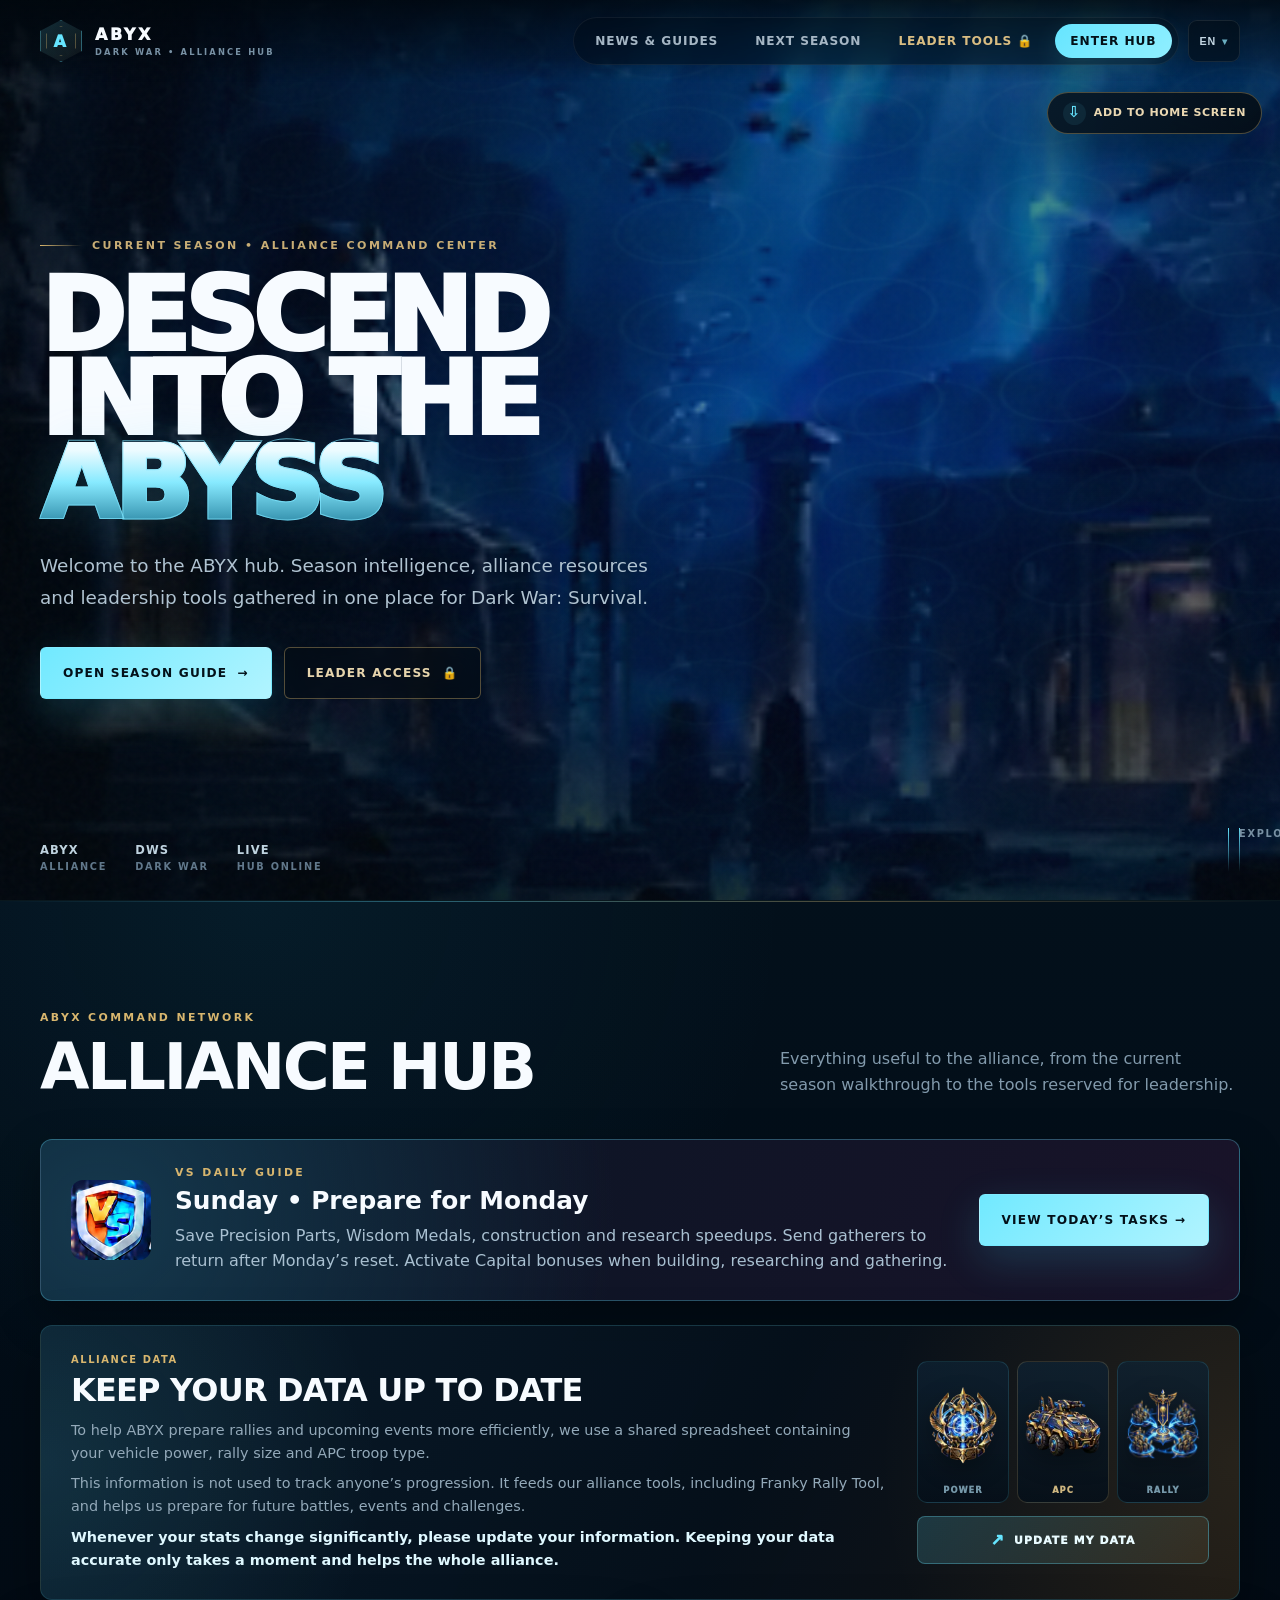
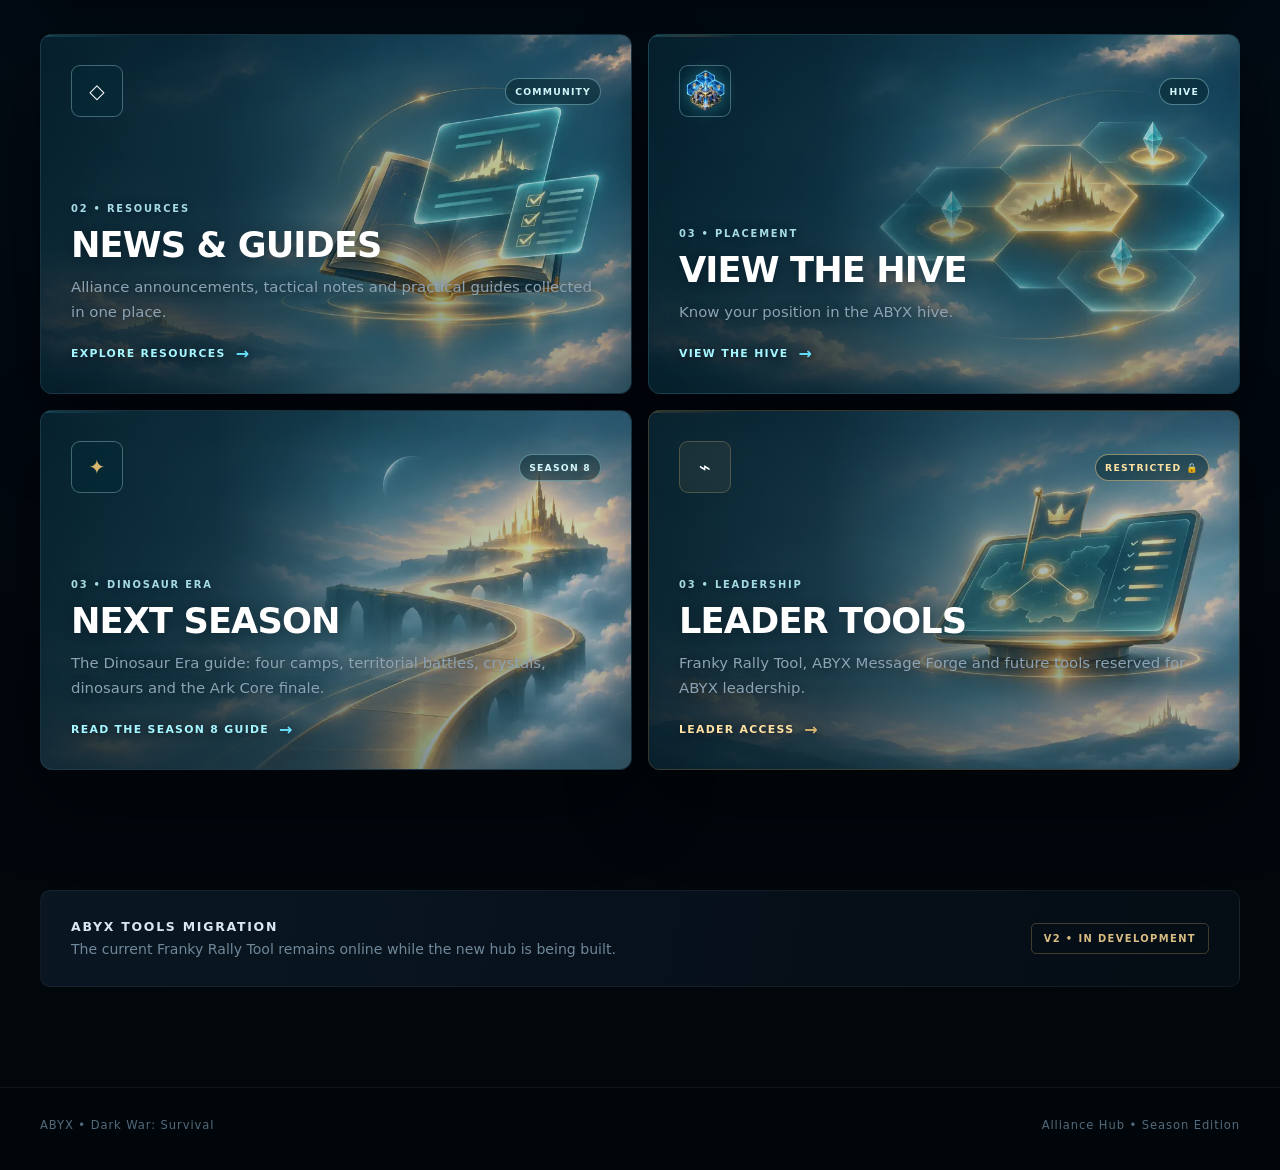
==== commit fc1b718e: "Update homepage Next Season card to promote multilingual Dinosaur Era guide" ====
--- a/index.html
+++ b/index.html
@@ -576,12 +576,12 @@
 
           <a class="hub-card next-season-card card-next" id="next-season" href="./next-season/">
             <div class="hub-card-art" aria-hidden="true"></div>
-            <div class="card-top"><div class="card-icon">✦</div><span class="status" data-i18n="statusUpcoming">Coming Soon</span></div>
+            <div class="card-top"><div class="card-icon">✦</div><span class="status" data-i18n="statusUpcoming">Season 8</span></div>
             <div class="card-body">
-              <div class="card-index" data-i18n="nextIndex">03 • Upcoming season</div>
+              <div class="card-index" data-i18n="nextIndex">03 • Dinosaur Era</div>
               <h3 data-i18n="nextSeason">NEXT SEASON</h3>
-              <p data-i18n="nextDesc">Everything you need to know! This section will be updated as new information becomes available.</p>
-              <div class="card-link" data-i18n="nextLink">Explore the next season</div>
+              <p data-i18n="nextDesc">The Dinosaur Era guide: four camps, territorial battles, crystals, dinosaurs and the Ark Core finale.</p>
+              <div class="card-link" data-i18n="nextLink">Read the Season 8 guide</div>
             </div>
           </a>
           <a class="hub-card gold card-leader" id="leader-tools" href="./leader-tools/">
@@ -645,7 +645,7 @@
   <script>
     (function(){
       var translations={
-        en:{statusHive:"Hive",hiveIndex:"03 • Placement",hiveTitle:"View the Hive",hiveDesc:"Know your position in the ABYX hive.",hiveLink:"Open the hive",leadershipIndex:"04 • Leadership",
+        en:{statusUpcoming:"Season 8",nextIndex:"03 • Dinosaur Era",nextSeason:"NEXT SEASON",nextDesc:"The Dinosaur Era guide: four camps, territorial battles, crystals, dinosaurs and the Ark Core finale.",nextLink:"Read the Season 8 guide",statusHive:"Hive",hiveIndex:"03 • Placement",hiveTitle:"View the Hive",hiveDesc:"Know your position in the ABYX hive.",hiveLink:"Open the hive",leadershipIndex:"04 • Leadership",
           brandSub:"Dark War • Alliance Hub",navSeason:"Season Guide",navNews:"News & Guides",navLeader:"Leader Tools 🔒",navEnter:"Enter Hub",
           seasonTag:"Current Season • Alliance Command Center",heroLead:"Descend into the",heroAbyss:"Abyss",
           heroSub:"Welcome to the ABYX hub. Season intelligence, alliance resources and leadership tools gathered in one place for Dark War: Survival.",
@@ -656,7 +656,7 @@
           statusRestricted:"Restricted 🔒",leadershipIndex:"03 • Leadership",leaderTools:"Leader Tools",leaderDesc:"Franky Rally Tool, ABYX Message Forge and future tools reserved for ABYX leadership.",leaderAccessCard:"Leader access",
           migrationTitle:"ABYX tools migration",migrationDesc:"The current Franky Rally Tool remains online while the new hub is being built.",devBadge:"V2 • In development",footerEdition:"Alliance Hub • Season Edition"
         },
-        fr:{statusHive:"Ruche",hiveIndex:"03 • Placement",hiveTitle:"Voir la ruche",hiveDesc:"Connaître son placement dans la ruche ABYX.",hiveLink:"Consulter la ruche",leadershipIndex:"04 • Commandement",
+        fr:{statusUpcoming:"Saison 8",nextIndex:"03 • Ère des dinosaures",nextSeason:"PROCHAINE SAISON",nextDesc:"Le guide de l'Ère des dinosaures : quatre camps, conquêtes, cristaux, dinosaures et Ark Core.",nextLink:"Lire le guide saison 8",statusHive:"Ruche",hiveIndex:"03 • Placement",hiveTitle:"Voir la ruche",hiveDesc:"Connaître son placement dans la ruche ABYX.",hiveLink:"Consulter la ruche",leadershipIndex:"04 • Commandement",
           brandSub:"Dark War • Hub d’alliance",navSeason:"Guide de saison",navNews:"Infos & Guides",navLeader:"Outils Leaders 🔒",navEnter:"Entrer",
           seasonTag:"Saison actuelle • Centre de commandement de l’alliance",heroLead:"Plongez dans les",heroAbyss:"Abysses",
           heroSub:"Bienvenue sur le hub ABYX. Renseignements de saison, ressources de l’alliance et outils de commandement réunis au même endroit pour Dark War: Survival.",
@@ -667,7 +667,7 @@
           statusRestricted:"Restreint 🔒",leadershipIndex:"03 • Commandement",leaderTools:"Outils Leaders",leaderDesc:"Franky Rally Tool, outil de rédaction de messages d’alliance et futurs outils réservés aux leaders ABYX.",leaderAccessCard:"Accès Leaders",
           migrationTitle:"Migration des outils ABYX",migrationDesc:"Le Franky Rally Tool actuel reste en ligne pendant la construction du nouveau hub.",devBadge:"V2 • En développement",footerEdition:"Hub d’alliance • Édition Saison"
         },
-        it:{statusHive:"Alveare",hiveIndex:"03 • Posizione",hiveTitle:"Vedi l’alveare",hiveDesc:"Scopri la tua posizione nell’alveare ABYX.",hiveLink:"Apri l’alveare",leadershipIndex:"04 • Leadership",
+        it:{statusUpcoming:"Stagione 8",nextIndex:"03 • Era dei dinosauri",nextSeason:"PROSSIMA STAGIONE",nextDesc:"La guida all'Era dei dinosauri: quattro schieramenti, territori, cristalli e la battaglia per l'Ark Core.",nextLink:"Leggi la guida stagione 8",statusHive:"Alveare",hiveIndex:"03 • Posizione",hiveTitle:"Vedi l’alveare",hiveDesc:"Scopri la tua posizione nell’alveare ABYX.",hiveLink:"Apri l’alveare",leadershipIndex:"04 • Leadership",
           brandSub:"Dark War • Hub dell’alleanza",navSeason:"Guida stagione",navNews:"Notizie & Guide",navLeader:"Strumenti Leader 🔒",navEnter:"Entra",
           seasonTag:"Stagione attuale • Centro di comando dell’alleanza",heroLead:"Scendi negli",heroAbyss:"Abissi",
           heroSub:"Benvenuto nell’hub ABYX. Informazioni sulla stagione, risorse dell’alleanza e strumenti di comando riuniti in un unico posto per Dark War: Survival.",
@@ -678,7 +678,7 @@
           statusRestricted:"Riservato 🔒",leadershipIndex:"03 • Leadership",leaderTools:"Strumenti Leader",leaderDesc:"Franky Rally Tool, ABYX Message Forge e futuri strumenti riservati alla leadership ABYX.",leaderAccessCard:"Accesso Leader",
           migrationTitle:"Migrazione strumenti ABYX",migrationDesc:"L’attuale Franky Rally Tool resta online mentre costruiamo il nuovo hub.",devBadge:"V2 • In sviluppo",footerEdition:"Hub dell’alleanza • Edizione Stagione"
         },
-        de:{statusHive:"Hive",hiveIndex:"03 • Platzierung",hiveTitle:"Hive ansehen",hiveDesc:"Finde deinen Platz im ABYX-Hive.",hiveLink:"Hive öffnen",leadershipIndex:"04 • Führung",
+        de:{statusUpcoming:"Saison 8",nextIndex:"03 • Dinosaurier-Ära",nextSeason:"NÄCHSTE SAISON",nextDesc:"Der Leitfaden zur Dinosaurier-Ära: vier Lager, Gebiete, Kristalle, Dinosaurier und das Ark-Core-Finale.",nextLink:"Leitfaden Saison 8 öffnen",statusHive:"Hive",hiveIndex:"03 • Platzierung",hiveTitle:"Hive ansehen",hiveDesc:"Finde deinen Platz im ABYX-Hive.",hiveLink:"Hive öffnen",leadershipIndex:"04 • Führung",
           brandSub:"Dark War • Allianz-Hub",navSeason:"Saison-Guide",navNews:"News & Guides",navLeader:"Leader-Tools 🔒",navEnter:"Hub öffnen",
           seasonTag:"Aktuelle Saison • Allianz-Kommandozentrale",heroLead:"Hinab in den",heroAbyss:"Abgrund",
           heroSub:"Willkommen im ABYX-Hub. Saisoninformationen, Allianz-Ressourcen und Führungstools an einem Ort für Dark War: Survival.",
@@ -689,7 +689,7 @@
           statusRestricted:"Geschützt 🔒",leadershipIndex:"03 • Führung",leaderTools:"Leader-Tools",leaderDesc:"Franky Rally Tool, ABYX Message Forge und zukünftige Tools exklusiv für die ABYX-Führung.",leaderAccessCard:"Leader-Zugang",
           migrationTitle:"Migration der ABYX-Tools",migrationDesc:"Das aktuelle Franky Rally Tool bleibt online, während der neue Hub aufgebaut wird.",devBadge:"V2 • In Entwicklung",footerEdition:"Allianz-Hub • Saison-Edition"
         },
-        pl:{statusHive:"Ul",hiveIndex:"03 • Pozycja",hiveTitle:"Zobacz ul",hiveDesc:"Sprawdź swoje miejsce w ulu ABYX.",hiveLink:"Otwórz ul",leadershipIndex:"04 • Dowodzenie",
+        pl:{statusUpcoming:"Sezon 8",nextIndex:"03 • Era dinozaurów",nextSeason:"NASTĘPNY SEZON",nextDesc:"Poradnik Ery dinozaurów: cztery obozy, terytoria, kryształy, dinozaury i finał Ark Core.",nextLink:"Otwórz poradnik sezonu 8",statusHive:"Ul",hiveIndex:"03 • Pozycja",hiveTitle:"Zobacz ul",hiveDesc:"Sprawdź swoje miejsce w ulu ABYX.",hiveLink:"Otwórz ul",leadershipIndex:"04 • Dowodzenie",
           brandSub:"Dark War • Centrum sojuszu",navSeason:"Przewodnik sezonu",navNews:"Aktualności i poradniki",navLeader:"Narzędzia liderów 🔒",navEnter:"Wejdź do hubu",
           seasonTag:"Aktualny sezon • Centrum dowodzenia sojuszu",heroLead:"Zejdź w",heroAbyss:"Otchłań",
           heroSub:"Witaj w centrum ABYX. Informacje sezonowe, zasoby sojuszu i narzędzia dowodzenia w jednym miejscu dla Dark War: Survival.",
@@ -700,7 +700,7 @@
           statusRestricted:"Tylko liderzy 🔒",leadershipIndex:"03 • Dowodzenie",leaderTools:"Narzędzia liderów",leaderDesc:"Franky Rally Tool, ABYX Message Forge i przyszłe narzędzia zarezerwowane dla liderów ABYX.",leaderAccessCard:"Dostęp liderów",
           migrationTitle:"Migracja narzędzi ABYX",migrationDesc:"Obecny Franky Rally Tool pozostaje online podczas budowy nowego hubu.",devBadge:"V2 • W budowie",footerEdition:"Centrum sojuszu • Edycja sezonowa"
         },
-        ru:{statusHive:"Улей",hiveIndex:"03 • Позиция",hiveTitle:"Посмотреть улей",hiveDesc:"Узнай своё место в улье ABYX.",hiveLink:"Открыть улей",leadershipIndex:"04 • Руководство",
+        ru:{statusUpcoming:"Сезон 8",nextIndex:"03 • Эра динозавров",nextSeason:"СЛЕДУЮЩИЙ СЕЗОН",nextDesc:"Гид по Эре динозавров: четыре лагеря, территории, кристаллы, динозавры и Ark Core.",nextLink:"Открыть гид сезона 8",statusHive:"Улей",hiveIndex:"03 • Позиция",hiveTitle:"Посмотреть улей",hiveDesc:"Узнай своё место в улье ABYX.",hiveLink:"Открыть улей",leadershipIndex:"04 • Руководство",
           brandSub:"Dark War • Центр альянса",navSeason:"Гайд сезона",navNews:"Новости и гайды",navLeader:"Инструменты лидеров 🔒",navEnter:"Войти",
           seasonTag:"Текущий сезон • Командный центр альянса",heroLead:"Спустись в",heroAbyss:"Бездну",
           heroSub:"Добро пожаловать в центр ABYX. Информация о сезоне, ресурсы альянса и инструменты управления собраны в одном месте для Dark War: Survival.",
@@ -711,7 +711,7 @@
           statusRestricted:"Только лидеры 🔒",leadershipIndex:"03 • Руководство",leaderTools:"Инструменты лидеров",leaderDesc:"Franky Rally Tool, ABYX Message Forge и будущие инструменты только для руководства ABYX.",leaderAccessCard:"Доступ лидеров",
           migrationTitle:"Перенос инструментов ABYX",migrationDesc:"Текущий Franky Rally Tool остаётся доступным, пока мы строим новый hub.",devBadge:"V2 • В разработке",footerEdition:"Центр альянса • Сезонная версия"
         },
-        uk:{statusHive:"Вулик",hiveIndex:"03 • Позиція",hiveTitle:"Переглянути вулик",hiveDesc:"Дізнайся своє місце у вулику ABYX.",hiveLink:"Відкрити вулик",leadershipIndex:"04 • Керівництво",
+        uk:{statusUpcoming:"Сезон 8",nextIndex:"03 • Ера динозаврів",nextSeason:"НАСТУПНИЙ СЕЗОН",nextDesc:"Посібник з Ери динозаврів: чотири табори, території, кристали, динозаври та Ark Core.",nextLink:"Відкрити посібник сезону 8",statusHive:"Вулик",hiveIndex:"03 • Позиція",hiveTitle:"Переглянути вулик",hiveDesc:"Дізнайся своє місце у вулику ABYX.",hiveLink:"Відкрити вулик",leadershipIndex:"04 • Керівництво",
           brandSub:"Dark War • Центр альянсу",navSeason:"Гайд сезону",navNews:"Новини та гайди",navLeader:"Інструменти лідерів 🔒",navEnter:"Увійти",
           seasonTag:"Поточний сезон • Командний центр альянсу",heroLead:"Спустися в",heroAbyss:"Безодню",
           heroSub:"Ласкаво просимо до центру ABYX. Інформація про сезон, ресурси альянсу та інструменти керування зібрані в одному місці для Dark War: Survival.",
